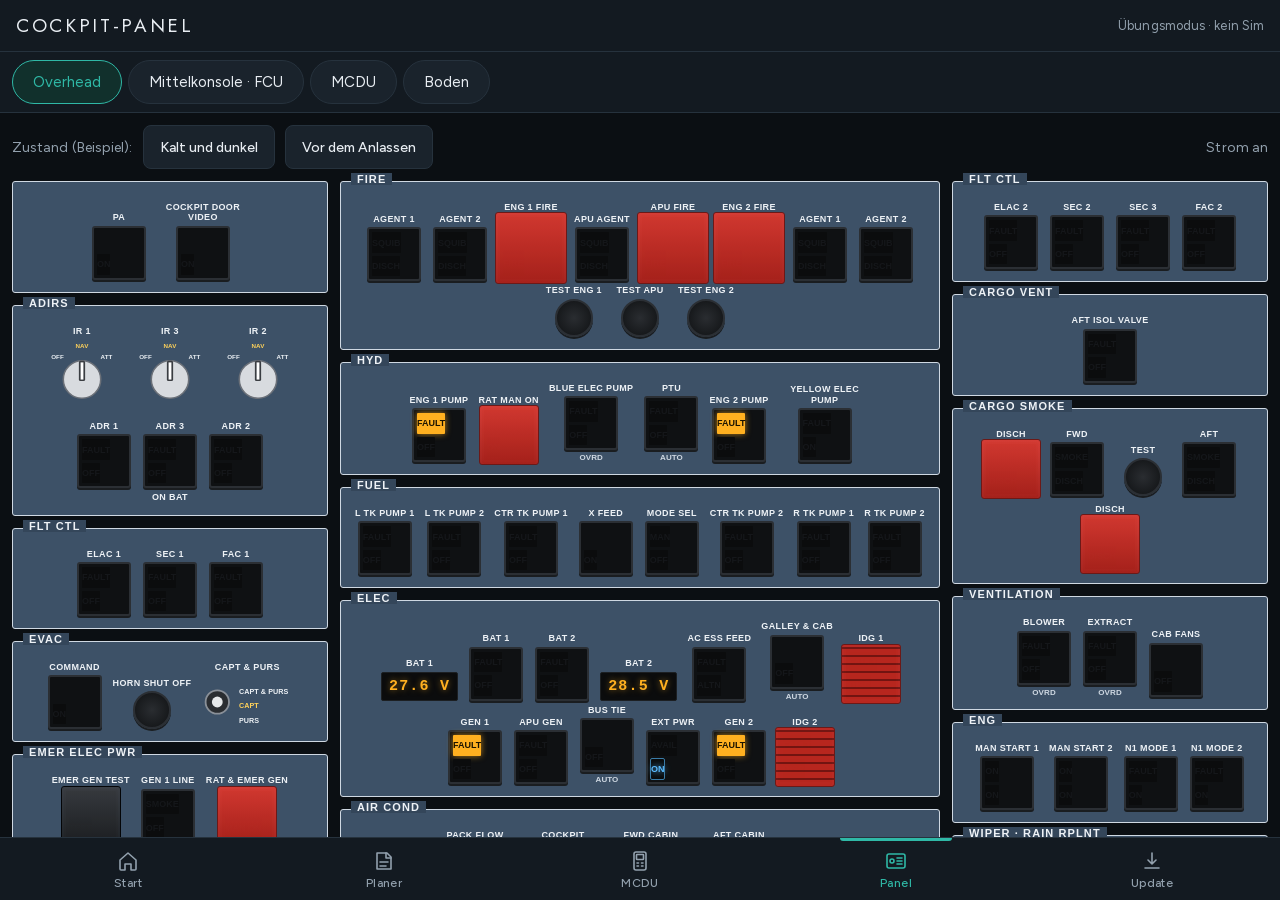
==== assets/web/panel.html @ 26962e48 "A320 Lernapp: Flugplaner, MCDU-Übung und -Anleitung, Cockpit-Panel, Update-Funktion Co-Authored-By: " ====
<!doctype html><html lang="de" data-theme="dark"><head><meta charset="utf-8"><meta name="viewport" content="width=device-width,initial-scale=1,viewport-fit=cover,user-scalable=no"><title>A320 Lernapp</title><link rel="stylesheet" href="css/fonts.css"><link rel="stylesheet" href="css/neu.css"><link rel="stylesheet" href="css/app.css"></head>
<body data-page="panel"><div class="app"><div class="apptop"><h1>Cockpit-Panel</h1><span class="sub2">Übungsmodus · kein Sim</span></div>
<div class="paneltabs" id="tabs"><button class="on" data-t="ovhd">Overhead</button><button data-t="fcu">Mittelkonsole · FCU</button><button data-t="mcdu">MCDU</button><button data-t="gnd">Boden</button></div>
<div class="main"><div id="treal"></div></div></div>
<script src="js/navdata.js"></script><script src="js/mcdu.js"></script><script src="js/tablet-airbus2.js"></script><script src="js/tablet-airbus.js"></script><script src="js/nav.js"></script>
<script>
var root=document.getElementById('treal'),tabs=document.getElementById('tabs');
VpAAirbus.mount(root,'ovhd');
tabs.addEventListener('click',function(e){var b=e.target.closest('button');if(!b)return;[].forEach.call(tabs.children,function(x){x.classList.toggle('on',x===b);});VpAAirbus.mount(root,b.dataset.t);});
</script></body></html>
---- assets/web/css/fonts.css ----
@font-face {
  font-family: 'Figtree';
  font-style: normal;
  font-weight: 300;
  font-display: swap;
  src: url(../fonts/figtree-300-latin-ext.woff2) format('woff2');
  unicode-range: U+0100-02BA, U+02BD-02C5, U+02C7-02CC, U+02CE-02D7, U+02DD-02FF, U+0304, U+0308, U+0329, U+1D00-1DBF, U+1E00-1E9F, U+1EF2-1EFF, U+2020, U+20A0-20AB, U+20AD-20C4, U+2113, U+2C60-2C7F, U+A720-A7FF;
}
@font-face {
  font-family: 'Figtree';
  font-style: normal;
  font-weight: 300;
  font-display: swap;
  src: url(../fonts/figtree-300-latin.woff2) format('woff2');
  unicode-range: U+0000-00FF, U+0131, U+0152-0153, U+02BB-02BC, U+02C6, U+02DA, U+02DC, U+0304, U+0308, U+0329, U+2000-206F, U+20AC, U+2122, U+2191, U+2193, U+2212, U+2215, U+FEFF, U+FFFD;
}
@font-face {
  font-family: 'Figtree';
  font-style: normal;
  font-weight: 400;
  font-display: swap;
  src: url(../fonts/figtree-400-latin-ext.woff2) format('woff2');
  unicode-range: U+0100-02BA, U+02BD-02C5, U+02C7-02CC, U+02CE-02D7, U+02DD-02FF, U+0304, U+0308, U+0329, U+1D00-1DBF, U+1E00-1E9F, U+1EF2-1EFF, U+2020, U+20A0-20AB, U+20AD-20C4, U+2113, U+2C60-2C7F, U+A720-A7FF;
}
@font-face {
  font-family: 'Figtree';
  font-style: normal;
  font-weight: 400;
  font-display: swap;
  src: url(../fonts/figtree-400-latin.woff2) format('woff2');
  unicode-range: U+0000-00FF, U+0131, U+0152-0153, U+02BB-02BC, U+02C6, U+02DA, U+02DC, U+0304, U+0308, U+0329, U+2000-206F, U+20AC, U+2122, U+2191, U+2193, U+2212, U+2215, U+FEFF, U+FFFD;
}
@font-face {
  font-family: 'Figtree';
  font-style: normal;
  font-weight: 500;
  font-display: swap;
  src: url(../fonts/figtree-500-latin-ext.woff2) format('woff2');
  unicode-range: U+0100-02BA, U+02BD-02C5, U+02C7-02CC, U+02CE-02D7, U+02DD-02FF, U+0304, U+0308, U+0329, U+1D00-1DBF, U+1E00-1E9F, U+1EF2-1EFF, U+2020, U+20A0-20AB, U+20AD-20C4, U+2113, U+2C60-2C7F, U+A720-A7FF;
}
@font-face {
  font-family: 'Figtree';
  font-style: normal;
  font-weight: 500;
  font-display: swap;
  src: url(../fonts/figtree-500-latin.woff2) format('woff2');
  unicode-range: U+0000-00FF, U+0131, U+0152-0153, U+02BB-02BC, U+02C6, U+02DA, U+02DC, U+0304, U+0308, U+0329, U+2000-206F, U+20AC, U+2122, U+2191, U+2193, U+2212, U+2215, U+FEFF, U+FFFD;
}
@font-face {
  font-family: 'Jost';
  font-style: normal;
  font-weight: 300;
  font-display: swap;
  src: url(../fonts/jost-300-latin-ext.woff2) format('woff2');
  unicode-range: U+0100-02BA, U+02BD-02C5, U+02C7-02CC, U+02CE-02D7, U+02DD-02FF, U+0304, U+0308, U+0329, U+1D00-1DBF, U+1E00-1E9F, U+1EF2-1EFF, U+2020, U+20A0-20AB, U+20AD-20C4, U+2113, U+2C60-2C7F, U+A720-A7FF;
}
@font-face {
  font-family: 'Jost';
  font-style: normal;
  font-weight: 300;
  font-display: swap;
  src: url(../fonts/jost-300-latin.woff2) format('woff2');
  unicode-range: U+0000-00FF, U+0131, U+0152-0153, U+02BB-02BC, U+02C6, U+02DA, U+02DC, U+0304, U+0308, U+0329, U+2000-206F, U+20AC, U+2122, U+2191, U+2193, U+2212, U+2215, U+FEFF, U+FFFD;
}
@font-face {
  font-family: 'Jost';
  font-style: normal;
  font-weight: 400;
  font-display: swap;
  src: url(../fonts/jost-400-latin-ext.woff2) format('woff2');
  unicode-range: U+0100-02BA, U+02BD-02C5, U+02C7-02CC, U+02CE-02D7, U+02DD-02FF, U+0304, U+0308, U+0329, U+1D00-1DBF, U+1E00-1E9F, U+1EF2-1EFF, U+2020, U+20A0-20AB, U+20AD-20C4, U+2113, U+2C60-2C7F, U+A720-A7FF;
}
@font-face {
  font-family: 'Jost';
  font-style: normal;
  font-weight: 400;
  font-display: swap;
  src: url(../fonts/jost-400-latin.woff2) format('woff2');
  unicode-range: U+0000-00FF, U+0131, U+0152-0153, U+02BB-02BC, U+02C6, U+02DA, U+02DC, U+0304, U+0308, U+0329, U+2000-206F, U+20AC, U+2122, U+2191, U+2193, U+2212, U+2215, U+FEFF, U+FFFD;
}
@font-face {
  font-family: 'Jost';
  font-style: normal;
  font-weight: 500;
  font-display: swap;
  src: url(../fonts/jost-500-latin-ext.woff2) format('woff2');
  unicode-range: U+0100-02BA, U+02BD-02C5, U+02C7-02CC, U+02CE-02D7, U+02DD-02FF, U+0304, U+0308, U+0329, U+1D00-1DBF, U+1E00-1E9F, U+1EF2-1EFF, U+2020, U+20A0-20AB, U+20AD-20C4, U+2113, U+2C60-2C7F, U+A720-A7FF;
}
@font-face {
  font-family: 'Jost';
  font-style: normal;
  font-weight: 500;
  font-display: swap;
  src: url(../fonts/jost-500-latin.woff2) format('woff2');
  unicode-range: U+0000-00FF, U+0131, U+0152-0153, U+02BB-02BC, U+02C6, U+02DA, U+02DC, U+0304, U+0308, U+0329, U+2000-206F, U+20AC, U+2122, U+2191, U+2193, U+2212, U+2215, U+FEFF, U+FFFD;
}
---- assets/web/css/neu.css ----
/* Design-Entwurf "neu" – nur Ideen, nichts davon ist im Original eingebaut. */
:root {
  --bg: #0f141b; --panel: #161d27; --panel2: #1c2532; --line: #273244;
  --text: #e6eaf0; --mute: #9aa6b6; --blue: #4a9af0; --blue-bg: #17283e;
  --green: #3dbe7a; --amber: #e5a63d; --red: #e5605a; --video: #05080c;
  --r: 10px; --side: 232px;
  --font: "Figtree", "Segoe UI", "Noto Sans", system-ui, -apple-system, Roboto, Arial, sans-serif;
  --display: "Jost", "Figtree", "Segoe UI", system-ui, sans-serif;
}
:root[data-theme="light"] {
  --bg: #f3f5f8; --panel: #ffffff; --panel2: #eef1f5; --line: #d6dce5;
  --text: #18202b; --mute: #5b6877; --blue: #1f6fd0; --blue-bg: #e3eefb;
  --green: #1c8f55; --amber: #b9780f; --red: #c9423c; --video: #0b0f15;
}
* { box-sizing: border-box; }
html, body { margin: 0; }
body { background: var(--bg); color: var(--text); font: 400 16px/1.5 var(--font); -webkit-font-smoothing: antialiased; }
a { color: var(--blue); text-decoration: none; }
button { font: inherit; color: inherit; cursor: pointer; }
:focus-visible { outline: 2px solid var(--blue); outline-offset: 2px; }

/* ---------- Gerüst: Seitenleiste + Inhalt ---------- */
.shell { display: grid; grid-template-columns: var(--side) 1fr; min-height: 100vh; }
body.rail { --side: 72px; }
.side { background: var(--panel); border-right: 1px solid var(--line); position: sticky; top: 0; height: 100vh; display: flex; flex-direction: column; padding: 14px 10px; gap: 4px; overflow: hidden; }
.brand { display: flex; align-items: center; gap: 10px; padding: 6px 10px 16px; font-weight: 500; font-size: 17px; white-space: nowrap; }
.brand .logo { width: 30px; height: 30px; border-radius: 8px; background: var(--blue); color: #fff; display: grid; place-items: center; font-size: 15px; flex: none; }
.nav a { display: flex; align-items: center; gap: 12px; padding: 0 12px; height: 46px; border-radius: 8px; color: var(--mute); font-size: 16px; white-space: nowrap; }
.nav a .ic { width: 22px; text-align: center; font-size: 18px; flex: none; }
.nav a:hover { background: var(--panel2); color: var(--text); }
.nav a.on { background: var(--blue-bg); color: var(--blue); font-weight: 500; }
.nav a .badge { margin-left: auto; background: var(--blue); color: #fff; border-radius: 99px; font-size: 12px; font-weight: 500; padding: 1px 8px; }
body.rail .nav a .tx, body.rail .nav a .badge, body.rail .brand .tx, body.rail .side-foot .tx { display: none; }
body.rail .nav a { justify-content: center; padding: 0; }
.side-foot { margin-top: auto; display: flex; flex-direction: column; gap: 4px; }
.side-foot button { background: none; border: 0; text-align: left; display: flex; gap: 12px; align-items: center; padding: 0 12px; height: 40px; border-radius: 8px; color: var(--mute); font-size: 14px; }
.side-foot button:hover { background: var(--panel2); color: var(--text); }
.side-foot .ic { width: 22px; text-align: center; }

.main { min-width: 0; }
.top { height: 60px; display: flex; align-items: center; gap: 16px; padding: 0 28px; border-bottom: 1px solid var(--line); background: var(--bg); position: sticky; top: 0; z-index: 5; }
.search { flex: 1; max-width: 460px; display: flex; align-items: center; gap: 10px; background: var(--panel); border: 1px solid var(--line); border-radius: 99px; padding: 0 16px; height: 40px; color: var(--mute); font-size: 15px; }
.search kbd { margin-left: auto; font: 12px var(--font); border: 1px solid var(--line); border-radius: 5px; padding: 1px 6px; }
.status { margin-left: auto; display: flex; gap: 10px; align-items: center; font-size: 14px; color: var(--mute); }
.dot { width: 9px; height: 9px; border-radius: 50%; background: var(--green); display: inline-block; margin-right: 6px; }
.avatar { width: 34px; height: 34px; border-radius: 50%; background: var(--panel2); border: 1px solid var(--line); display: grid; place-items: center; font-size: 14px; font-weight: 500; }

.page { padding: 28px; max-width: 1400px; margin: 0 auto; }
h1 { font-size: 28px; line-height: 1.2; margin: 0 0 6px; font-weight: 500; }
h2 { font-size: 20px; margin: 30px 0 12px; font-weight: 500; }
h3 { font-size: 16px; margin: 0 0 4px; font-weight: 500; }
.sub { color: var(--mute); margin: 0 0 22px; }
.crumb { font-size: 14px; color: var(--mute); margin-bottom: 10px; }
.crumb a { color: var(--mute); } .crumb a:hover { color: var(--blue); }
.small { font-size: 14px; color: var(--mute); }

/* ---------- Bausteine ---------- */
.card { background: var(--panel); border: 1px solid var(--line); border-radius: var(--r); padding: 18px 20px; }
.grid { display: grid; gap: 16px; }
.g2 { grid-template-columns: repeat(2, 1fr); } .g3 { grid-template-columns: repeat(3, 1fr); } .g4 { grid-template-columns: repeat(4, 1fr); }
.btn { display: inline-flex; align-items: center; justify-content: center; gap: 8px; min-height: 44px; padding: 0 20px; border-radius: 8px; border: 1px solid var(--line); background: var(--panel2); font-weight: 500; font-size: 15px; }
.btn:hover { border-color: var(--blue); }
.btn.pri { background: var(--blue); border-color: var(--blue); color: #fff; }
.btn.pri:hover { filter: brightness(1.1); }
.btn.big { min-height: 52px; padding: 0 28px; font-size: 16px; }
.bar { height: 6px; background: var(--panel2); border-radius: 9px; overflow: hidden; }
.bar > i { display: block; height: 100%; background: var(--blue); border-radius: 9px; }
.bar.g > i { background: var(--green); }
.chip { display: inline-flex; align-items: center; gap: 5px; font-size: 13px; font-weight: 500; padding: 2px 10px; border-radius: 99px; border: 1px solid var(--line); color: var(--mute); white-space: nowrap; }
.chip.neu { color: var(--mute); } .chip.geuebt { color: var(--amber); border-color: var(--amber); }
.chip.sicher { color: var(--blue); border-color: var(--blue); } .chip.gemeistert { color: var(--green); border-color: var(--green); }
.tabs { display: flex; gap: 4px; border-bottom: 1px solid var(--line); margin: 18px 0 18px; }
.tabs button { background: none; border: 0; padding: 12px 18px; color: var(--mute); font-weight: 500; border-bottom: 3px solid transparent; margin-bottom: -1px; }
.tabs button.on { color: var(--blue); border-color: var(--blue); }
.prose { max-width: 70ch; font-size: 17px; line-height: 1.65; }
.prose p { margin: 0 0 14px; }
.note { border-left: 4px solid var(--blue); background: var(--blue-bg); padding: 12px 16px; border-radius: 0 8px 8px 0; font-size: 15px; margin: 16px 0; }

/* ---------- Weiter-Karte ---------- */
.hero { display: grid; grid-template-columns: 1fr auto; gap: 24px; align-items: center; padding: 24px 26px; background: linear-gradient(135deg, var(--blue-bg), var(--panel)); border: 1px solid var(--line); border-radius: 14px; }
.hero h2 { margin: 4px 0 6px; font-size: 24px; }
.eyebrow { font-size: 13px; font-weight: 500; color: var(--blue); }
.thumb { width: 240px; aspect-ratio: 16/9; border-radius: 10px; background: linear-gradient(135deg, #1d3a5c, #0b1522); position: relative; display: grid; place-items: center; border: 1px solid var(--line); }
.thumb::after { content: "▶"; width: 44px; height: 44px; border-radius: 50%; background: rgba(255,255,255,.18); display: grid; place-items: center; color: #fff; font-size: 16px; padding-left: 3px; }

/* ---------- Kursliste / Gliederung ---------- */
.course { display: flex; flex-direction: column; gap: 14px; cursor: pointer; transition: border-color .15s, transform .15s; }
.course:hover { border-color: var(--blue); transform: translateY(-2px); }
.course .top2 { display: flex; justify-content: space-between; align-items: start; gap: 10px; }
.course .ico { width: 44px; height: 44px; border-radius: 10px; background: var(--blue-bg); display: grid; place-items: center; font-size: 22px; }
.row { display: flex; align-items: center; gap: 14px; padding: 14px 16px; border-bottom: 1px solid var(--line); }
.row:last-child { border-bottom: 0; }
.row:hover { background: var(--panel2); }
.row .t { flex: 1; min-width: 0; }
.row .pct { width: 150px; display: flex; align-items: center; gap: 10px; font-size: 14px; color: var(--mute); }
.row .pct .bar { flex: 1; }
.list { background: var(--panel); border: 1px solid var(--line); border-radius: var(--r); overflow: hidden; }

.outline { background: var(--panel); border: 1px solid var(--line); border-radius: var(--r); overflow: hidden; }
.outline h3 { padding: 14px 16px; border-bottom: 1px solid var(--line); display: flex; justify-content: space-between; }
.ol { display: flex; gap: 12px; padding: 11px 16px; font-size: 15px; align-items: center; border-bottom: 1px solid var(--line); }
.ol:last-child { border-bottom: 0; }
.ol .st { width: 22px; height: 22px; border-radius: 50%; border: 2px solid var(--line); flex: none; display: grid; place-items: center; font-size: 12px; font-weight: 500; color: #fff; }
.ol.done .st { background: var(--green); border-color: var(--green); }
.ol.now { background: var(--blue-bg); font-weight: 500; } .ol.now .st { border-color: var(--blue); }
.ol .min { margin-left: auto; color: var(--mute); font-size: 13px; font-weight: 400; }
.ol.sub { padding-left: 50px; font-size: 14px; color: var(--mute); }

/* ---------- Video (nur angedeutet) ---------- */
.player { background: var(--video); border-radius: 12px; overflow: hidden; position: relative; aspect-ratio: 16/9; border: 1px solid var(--line); }
.player .scene { position: absolute; inset: 0; background: radial-gradient(circle at 30% 40%, #1d3f66, #0a1320 70%); display: grid; place-items: center; }
.player svg { width: 62%; max-height: 70%; opacity: .9; }
.player .playbtn { position: absolute; inset: 0; margin: auto; width: 76px; height: 76px; border-radius: 50%; background: rgba(255,255,255,.2); display: grid; place-items: center; color: #fff; font-size: 28px; padding-left: 5px; border: 0; backdrop-filter: blur(4px); }
.player .ctl { position: absolute; left: 0; right: 0; bottom: 0; padding: 30px 18px 12px; background: linear-gradient(transparent, rgba(0,0,0,.75)); color: #fff; font-size: 14px; }
.player .tl { height: 5px; background: rgba(255,255,255,.28); border-radius: 9px; position: relative; margin-bottom: 10px; }
.player .tl i { position: absolute; left: 0; top: 0; bottom: 0; width: 31%; background: var(--blue); border-radius: 9px; }
.player .tl b { position: absolute; top: -3px; width: 3px; height: 11px; background: #fff; opacity: .9; border-radius: 2px; }
.player .btns { display: flex; gap: 18px; align-items: center; }
.player .btns .sp { margin-left: auto; display: flex; gap: 14px; }
.player.theater { border-radius: 0; border-left: 0; border-right: 0; max-height: 64vh; width: 100%; }
.chapters { display: flex; gap: 8px; flex-wrap: wrap; margin-top: 12px; }
.chapters button { background: var(--panel); border: 1px solid var(--line); border-radius: 8px; padding: 6px 12px; font-size: 14px; }
.chapters button.on { border-color: var(--blue); color: var(--blue); }
.chapters small { color: var(--mute); margin-right: 6px; }

.lesson { display: grid; grid-template-columns: minmax(0, 1fr) 340px; gap: 24px; align-items: start; }
.lesson aside { position: sticky; top: 76px; display: flex; flex-direction: column; gap: 16px; }
.bottombar { position: sticky; bottom: 0; background: var(--bg); border-top: 1px solid var(--line); padding: 12px 28px; display: flex; gap: 12px; align-items: center; z-index: 4; }
.bottombar .sp { margin-left: auto; display: flex; gap: 12px; }

/* ---------- Quiz ---------- */
.q { background: var(--panel); border: 1px solid var(--line); border-radius: var(--r); padding: 20px 22px; }
.q .opt { display: flex; align-items: center; gap: 14px; width: 100%; text-align: left; min-height: 54px; padding: 0 18px; margin-top: 10px; border-radius: 10px; border: 1px solid var(--line); background: var(--panel2); font-size: 16px; }
.q .opt:hover { border-color: var(--blue); }
.q .opt .k { width: 28px; height: 28px; border-radius: 50%; border: 2px solid var(--line); display: grid; place-items: center; font-size: 13px; font-weight: 500; flex: none; }
.q .opt.right { border-color: var(--green); background: color-mix(in srgb, var(--green) 14%, var(--panel)); }
.q .opt.right .k { background: var(--green); border-color: var(--green); color: #fff; }
.q .why { margin-top: 14px; font-size: 15px; color: var(--mute); }
.stat { text-align: center; } .stat b { display: block; font-size: 32px; line-height: 1.1; color: var(--blue); }
.ampel { display: flex; gap: 4px; } .ampel i { width: 12px; height: 12px; border-radius: 3px; background: var(--line); }
.ampel i.r { background: var(--red); } .ampel i.y { background: var(--amber); } .ampel i.g { background: var(--green); }

/* ---------- Checkliste ---------- */
.steps { display: flex; gap: 8px; overflow-x: auto; padding-bottom: 6px; }
.steps button { flex: none; background: var(--panel); border: 1px solid var(--line); border-radius: 10px; padding: 10px 16px; min-width: 150px; text-align: left; }
.steps button b { display: block; font-size: 13px; color: var(--mute); font-weight: 500; }
.steps button.on { border-color: var(--blue); background: var(--blue-bg); }
.steps button.done b { color: var(--green); }
.chk { display: flex; gap: 16px; padding: 16px 18px; border-bottom: 1px solid var(--line); align-items: flex-start; min-height: 64px; }
.chk:last-child { border-bottom: 0; }
.chk .box { width: 30px; height: 30px; border: 2px solid var(--line); border-radius: 8px; flex: none; margin-top: 2px; display: grid; place-items: center; color: #fff; font-weight: 500; }
.chk.done .box { background: var(--green); border-color: var(--green); }
.chk.done .tt { color: var(--mute); }
.chk .tt { font-weight: 500; font-size: 17px; }
.chk .ans { margin-left: auto; font-weight: 500; color: var(--blue); white-space: nowrap; }
.chk .help { width: 40px; height: 40px; border-radius: 50%; border: 1px solid var(--line); background: var(--panel2); flex: none; }
.chk.now { background: var(--blue-bg); }

/* ---------- Tablet-Panel ---------- */
.frame { width: 1180px; max-width: 100%; height: 760px; margin: 0 auto; background: #05070a; border: 10px solid #2a3340; border-radius: 28px; display: flex; flex-direction: column; overflow: hidden; }
.frame .tabbar { display: flex; gap: 6px; padding: 10px 14px; background: var(--panel); border-bottom: 1px solid var(--line); align-items: center; }
.frame .tabbar button { height: 52px; padding: 0 26px; border-radius: 12px; border: 1px solid var(--line); background: var(--panel2); font-weight: 500; font-size: 17px; }
.frame .tabbar button.on { background: var(--blue); border-color: var(--blue); color: #fff; }
.frame .body { padding: 16px; display: grid; grid-template-columns: repeat(4, 1fr); gap: 12px; align-content: start; overflow: hidden; flex: 1; background: var(--bg); }
.grp { grid-column: span 2; background: var(--panel); border: 1px solid var(--line); border-radius: 14px; padding: 12px; }
.grp h3 { font-size: 13px; color: var(--mute); text-transform: uppercase; letter-spacing: .08em; margin: 0 0 10px 4px; }
.sw-row { display: grid; grid-template-columns: repeat(3, 1fr); gap: 10px; }
.sw { height: 92px; border-radius: 12px; border: 1px solid var(--line); background: var(--panel2); display: flex; flex-direction: column; justify-content: space-between; padding: 10px 12px; text-align: left; font-weight: 500; font-size: 15px; }
.sw small { color: var(--mute); font-weight: 500; font-size: 13px; }
.sw.on { border-color: var(--green); } .sw.on small { color: var(--green); }
.sw.fault { border-color: var(--amber); } .sw.fault small { color: var(--amber); }
.sw .led { width: 12px; height: 12px; border-radius: 50%; background: var(--line); align-self: flex-end; }
.sw.on .led { background: var(--green); box-shadow: 0 0 8px var(--green); }
.sw.fault .led { background: var(--amber); box-shadow: 0 0 8px var(--amber); }

/* ---------- Index der Entwürfe ---------- */
.idx a.card { display: block; color: inherit; } .idx a.card:hover { border-color: var(--blue); }
.idx .tag { font-size: 13px; color: var(--blue); font-weight: 500; }
.compare { width: 100%; border-collapse: collapse; font-size: 15px; }
.compare th, .compare td { text-align: left; padding: 10px 14px; border-bottom: 1px solid var(--line); vertical-align: top; }
.compare th { color: var(--mute); font-weight: 500; font-size: 13px; }
.old { color: var(--red); } .newc { color: var(--green); }


/* ---------- Dashboard ---------- */
.dash { display: grid; grid-template-columns: repeat(12, 1fr); gap: 16px; }
.c3 { grid-column: span 3; } .c4 { grid-column: span 4; } .c5 { grid-column: span 5; } .c6 { grid-column: span 6; } .c7 { grid-column: span 7; } .c8 { grid-column: span 8; } .c12 { grid-column: span 12; }
.sec { grid-column: span 12; display: flex; align-items: baseline; gap: 12px; margin-top: 12px; }
.sec h2 { margin: 0; font-size: 18px; } .sec span { color: var(--mute); font-size: 14px; }
.sec a { margin-left: auto; font-size: 14px; font-weight: 500; }
.kpi { display: flex; gap: 16px; align-items: center; }
.kpi .big { font-size: 34px; font-weight: 500; line-height: 1; }
.kpi .lbl { color: var(--mute); font-size: 14px; margin-top: 4px; }
.kpi .delta { font-size: 13px; color: var(--green); font-weight: 500; margin-top: 4px; }
.ring { position: relative; width: 96px; height: 96px; flex: none; }
.ring svg { transform: rotate(-90deg); width: 100%; height: 100%; }
.ring circle { fill: none; stroke-width: 9; }
.ring .bg { stroke: var(--panel2); } .ring .fg { stroke: var(--blue); stroke-linecap: round; }
.ring.green .fg { stroke: var(--green); }
.ring b { position: absolute; inset: 0; display: grid; place-items: center; font-size: 20px; }
.card h3.ct { display: flex; justify-content: space-between; align-items: baseline; margin-bottom: 14px; font-size: 16px; }
.card h3.ct a { font-size: 14px; font-weight: 500; }
.mini { display: grid; grid-template-columns: 1fr 88px 44px; gap: 12px; align-items: center; font-size: 15px; padding: 7px 0; }
.mini .bar { height: 7px; } .mini .p { text-align: right; color: var(--mute); font-size: 14px; }
.mini.hot { font-weight: 500; }
.phases { display: grid; grid-template-columns: repeat(9, 1fr); gap: 6px; margin: 4px 0 12px; }
.phases i { height: 38px; border-radius: 6px; background: var(--panel2); display: grid; place-items: center; font-style: normal; font-size: 13px; font-weight: 500; color: var(--mute); }
.phases i.d { background: var(--green); color: #fff; } .phases i.n { background: var(--blue); color: #fff; }
.stack { display: flex; height: 22px; border-radius: 6px; overflow: hidden; gap: 2px; margin: 8px 0 12px; }
.stack i { display: block; } .stack .r { background: var(--red); } .stack .y { background: var(--amber); } .stack .g { background: var(--green); } .stack .u { background: var(--panel2); }
.legend { display: flex; flex-wrap: wrap; gap: 6px 16px; font-size: 14px; color: var(--mute); }
.legend b { color: var(--text); margin-right: 4px; }
.legend i { display: inline-block; width: 10px; height: 10px; border-radius: 3px; margin-right: 6px; }
.week { display: flex; gap: 10px; align-items: flex-end; height: 120px; padding-top: 6px; }
.week div { flex: 1; display: flex; flex-direction: column; align-items: center; justify-content: flex-end; gap: 6px; height: 100%; font-size: 13px; color: var(--mute); }
.week div i { display: block; width: 100%; max-width: 34px; background: var(--blue); border-radius: 5px 5px 0 0; min-height: 3px; }
.week div.today i { background: var(--blue); outline: 2px solid var(--blue-bg); } .week div:not(.today) i { opacity: .55; }
.todo { display: flex; gap: 12px; align-items: center; padding: 11px 0; border-bottom: 1px solid var(--line); }
.todo:last-child { border-bottom: 0; }
.todo .ic { width: 38px; height: 38px; border-radius: 9px; background: var(--blue-bg); display: grid; place-items: center; flex: none; }
.todo .t { flex: 1; min-width: 0; } .todo .t b { display: block; font-size: 15px; } .todo .t span { font-size: 13px; color: var(--mute); }
.hero2 { background: linear-gradient(135deg, var(--blue-bg), var(--panel)); display: grid; grid-template-columns: 1fr 230px; gap: 22px; align-items: center; }
.hero2 h2 { margin: 4px 0 6px; font-size: 24px; }
.spark { display: block; width: 100%; height: 56px; margin-top: 8px; }

/* ---------- Layout-Klassen (von neu.js gesetzt, abhängig von der wirksamen Breite) ---------- */
body.mid .c3, body.mid .c4 { grid-column: span 6; }
body.mid .c5, body.mid .c6, body.mid .c7, body.mid .c8 { grid-column: span 12; }
body.mid .lesson { grid-template-columns: 1fr; } body.mid .lesson aside { position: static; }
body.narrow .shell { grid-template-columns: 1fr; padding-bottom: 66px; }
body.narrow .side { position: fixed; top: auto; bottom: 0; left: 0; right: 0; height: 66px; flex-direction: row; padding: 6px; z-index: 20; border-right: 0; border-top: 1px solid var(--line); }
body.narrow .brand, body.narrow .side-foot { display: none; }
body.narrow .nav { display: flex; width: 100%; }
body.narrow .nav a { flex: 1; flex-direction: column; justify-content: center; gap: 0; height: 52px; font-size: 12px; padding: 0 2px; }
body.narrow .nav a .badge { display: none; }
body.narrow .nav a .tx { display: inline !important; }
body.narrow .g2, body.narrow .g3, body.narrow .g4 { grid-template-columns: 1fr; }
body.narrow .c3, body.narrow .c4, body.narrow .c5, body.narrow .c6, body.narrow .c7, body.narrow .c8 { grid-column: span 12; }
body.narrow .hero, body.narrow .hero2 { grid-template-columns: 1fr; } body.narrow .thumb { width: 100% !important; }
body.narrow .top { padding: 0 16px; } body.narrow .page { padding: 18px 16px; }
.side { height: var(--vh, 100vh); }
.viewswitch { position: fixed; right: max(12px, env(safe-area-inset-right, 0px)); bottom: calc(12px + env(safe-area-inset-bottom, 0px)); z-index: 40; min-height: 44px; padding: 0 16px; border-radius: 99px; border: 1px solid var(--line); background: var(--panel); color: var(--text); font-weight: 500; font-size: 14px; box-shadow: 0 4px 16px rgba(0,0,0,.35); }
body.narrow .viewswitch { bottom: calc(78px + env(safe-area-inset-bottom, 0px)); }

/* ---------- Lizenz-Auswahl ---------- */
.sel { appearance: none; -webkit-appearance: none; background: var(--panel2) url("data:image/svg+xml,%3Csvg xmlns='http://www.w3.org/2000/svg' width='12' height='8'%3E%3Cpath d='M1 1l5 5 5-5' fill='none' stroke='%239aa6b6' stroke-width='2'/%3E%3C/svg%3E") no-repeat right 12px center; border: 1px solid var(--line); color: var(--text); border-radius: 8px; height: 36px; padding: 0 34px 0 12px; font: 500 14px var(--font); cursor: pointer; max-width: 100%; }
.sel:hover { border-color: var(--blue); }
.ct-l { display: flex; align-items: baseline; gap: 8px; flex-wrap: wrap; min-width: 0; }
.ct-l .lic { font-weight: 500; color: var(--blue); font-size: 14px; }
.lics { display: grid; grid-template-columns: repeat(4, 1fr); gap: 14px; margin-bottom: 18px; }
.lic-card { text-align: left; background: var(--panel); border: 1px solid var(--line); border-radius: var(--r); padding: 16px 18px; display: flex; flex-direction: column; gap: 10px; }
.lic-card:hover { border-color: var(--blue); }
.lic-card.on { border-color: var(--blue); background: var(--blue-bg); }
.lic-card .nm { font-weight: 500; font-size: 16px; } .lic-card .meta { color: var(--mute); font-size: 14px; }
.licpanel { background: var(--panel); border: 1px solid var(--line); border-radius: 14px; padding: 22px 24px; }
.licpanel .head { display: flex; gap: 20px; align-items: center; flex-wrap: wrap; }
.licpanel .head .t { flex: 1; min-width: 240px; }
.facts { display: grid; grid-template-columns: 150px 1fr; gap: 6px 16px; font-size: 15px; margin: 4px 0 0; }
.facts dt { color: var(--mute); } .facts dd { margin: 0; }
.pane[hidden] { display: none; }
body.narrow .lics, body.mid .lics { grid-template-columns: repeat(2, 1fr); }

/* ---------- Verdichtung (schmaler, weniger klobig) ---------- */
:root { --side: 208px; }
body.rail { --side: 64px; }
h1 { font-size: 26px; }
.top { height: 54px; }
.nav a { height: 40px; font-size: 15px; }
.page { padding: 22px 24px; }
.card { padding: 16px 18px; }
.btn { min-height: 40px; padding: 0 16px; font-size: 14px; }
.btn.big { min-height: 46px; padding: 0 22px; font-size: 15px; }
.sub { margin-bottom: 18px; }
.row { padding: 11px 16px; }
.tabs button { padding: 10px 16px; font-size: 15px; }

/* ---------- Fliegen: kompakte Checkliste ---------- */
.fl { display: grid; grid-template-columns: 236px minmax(0, 1fr); gap: 16px; align-items: start; }
.phl { background: var(--panel); border: 1px solid var(--line); border-radius: var(--r); padding: 6px; position: sticky; top: 70px; }
.phl button { display: flex; align-items: center; gap: 10px; width: 100%; text-align: left; background: none; border: 0; border-radius: 7px; padding: 8px 10px; min-height: 38px; }
.phl button:hover { background: var(--panel2); }
.phl button.on { background: var(--blue-bg); }
.phl .no { width: 22px; height: 22px; border-radius: 50%; border: 2px solid var(--line); display: grid; place-items: center; font-size: 12px; font-weight: 500; flex: none; color: var(--mute); }
.phl button.done .no { background: var(--green); border-color: var(--green); color: #fff; }
.phl button.on .no { border-color: var(--blue); color: var(--blue); }
.phl .nm { flex: 1; min-width: 0; font-size: 14px; line-height: 1.25; }
.phl .nm small { display: block; color: var(--mute); font-size: 12px; }
.fhead { display: flex; gap: 12px; align-items: center; flex-wrap: wrap; margin-bottom: 10px; }
.fhead h2 { margin: 0; font-size: 19px; flex: 1; min-width: 200px; }
.seg { display: inline-flex; border: 1px solid var(--line); border-radius: 8px; overflow: hidden; }
.seg button { background: var(--panel); border: 0; padding: 0 14px; height: 34px; font-size: 14px; font-weight: 500; color: var(--mute); }
.seg button.on { background: var(--blue); color: #fff; }
.ftool { display: flex; gap: 12px; align-items: center; margin-bottom: 10px; flex-wrap: wrap; }
.ftool .bar { flex: 1; min-width: 120px; max-width: 280px; }
.grl { font-size: 12px; font-weight: 500; letter-spacing: .06em; text-transform: uppercase; color: var(--mute); padding: 12px 4px 6px; }
.ck { background: var(--panel); border: 1px solid var(--line); border-radius: var(--r); overflow: hidden; }
.it { border-bottom: 1px solid var(--line); }
.it:last-child { border-bottom: 0; }
.it .ln { display: flex; align-items: center; gap: 10px; padding: 7px 12px; min-height: 46px; }
.it .bx { width: 22px; height: 22px; border: 2px solid var(--line); border-radius: 6px; flex: none; display: grid; place-items: center; color: #fff; font-size: 13px; font-weight: 500; background: none; padding: 0; }
.it.done .bx { background: var(--green); border-color: var(--green); }
.it .tx { flex: 1; min-width: 0; }
.it .tx b { font-size: 15px; font-weight: 500; }
.it .tx span { display: block; font-size: 13px; color: var(--mute); white-space: nowrap; overflow: hidden; text-overflow: ellipsis; }
.it.done .tx b { color: var(--mute); }
.it .ac { font-size: 13px; font-weight: 500; color: var(--blue); background: var(--blue-bg); border-radius: 6px; padding: 2px 9px; white-space: nowrap; }
.ib { width: 32px; height: 32px; border-radius: 50%; border: 1px solid var(--line); background: var(--panel2); display: grid; place-items: center; font-size: 12px; font-weight: 500; padding: 0; flex: none; color: var(--text); }
.ib:hover { border-color: var(--blue); color: var(--blue); }
.ib.play { padding-left: 2px; }
.it.open { background: var(--panel2); }
.it .ex { display: none; padding: 4px 14px 14px 44px; gap: 16px; }
.it.open .ex { display: grid; grid-template-columns: minmax(0, 1fr) 190px; }
.ex p { margin: 0 0 10px; font-size: 15px; max-width: 62ch; }
.ply { display: flex; align-items: center; gap: 10px; font-size: 13px; color: var(--mute); }
.ply .bar { flex: 1; max-width: 260px; height: 5px; }
.ply .ib { width: 30px; height: 30px; }
.pic { aspect-ratio: 4/3; border-radius: 8px; border: 1px solid var(--line); background: linear-gradient(135deg, #1b2c44, #0c1522); position: relative; display: grid; place-items: center; font-size: 12px; color: var(--mute); }
.pic i { position: absolute; width: 34px; height: 34px; border: 2px solid var(--red); border-radius: 50%; left: 56%; top: 38%; }
.pic i::after { content: ""; position: absolute; width: 26px; height: 2px; background: var(--red); right: 34px; top: 14px; transform: rotate(-24deg); transform-origin: right; }
.fnote { font-size: 14px; color: var(--mute); background: var(--panel); border: 1px solid var(--line); border-radius: var(--r); padding: 8px 12px; margin-bottom: 4px; }
body.narrow .fl, body.mid .fl { grid-template-columns: 1fr; } body.mid .phl, body.narrow .phl { position: static; }
body.narrow .it.open .ex, body.mid .it.open .ex { grid-template-columns: 1fr; }

/* Phasen wieder waagerecht über der Checkliste */
.fl { grid-template-columns: minmax(0, 1fr); } .fl > * { min-width: 0; }
.phl { display: flex; gap: 8px; overflow-x: auto; position: static; padding: 0 0 6px; background: none; border: 0; border-radius: 0; }
.phl button { flex: none; width: auto; min-width: 150px; max-width: 190px; border: 1px solid var(--line); background: var(--panel); border-radius: 10px; padding: 7px 12px; }
.phl button.on { border-color: var(--blue); background: var(--blue-bg); }
.phl button.done { border-color: color-mix(in srgb, var(--green) 45%, var(--line)); }
.phl .nm { white-space: nowrap; overflow: hidden; text-overflow: ellipsis; }
.pic span { position: absolute; left: 10px; bottom: 8px; right: 10px; font-size: 12px; color: var(--text); background: rgba(0,0,0,.45); border-radius: 5px; padding: 2px 8px; }
.it.open .ex { grid-template-columns: minmax(0, 1fr) 230px; }

/* Cockpit: Flugzeugwahl, Sim-Zustand, SIM-Marke */
.acbar { display: flex; gap: 8px; align-items: center; flex-wrap: wrap; margin: 0 0 12px; }
.acchip { background: var(--panel); border: 1px solid var(--line); border-radius: 10px; padding: 5px 14px; text-align: left; min-height: 42px; }
.acchip b { display: block; font-size: 14px; font-weight: 500; line-height: 1.2; } .acchip small { color: var(--mute); font-size: 12px; }
.acchip.on { border-color: var(--blue); background: var(--blue-bg); } .acchip.soon { opacity: .7; }
.simchip { margin-left: auto; display: inline-flex; align-items: center; gap: 8px; min-height: 36px; padding: 0 14px; border-radius: 99px; border: 1px solid var(--line); background: var(--panel); font-size: 14px; font-weight: 500; }
.simchip.on { border-color: var(--green); }
.dot.off { background: var(--mute); }
.simtag { font-size: 11px; font-weight: 500; letter-spacing: .06em; color: var(--green); border: 1px solid var(--green); border-radius: 5px; padding: 0 6px; line-height: 18px; white-space: nowrap; }
.fnote .simtag { margin-right: 4px; }

/* Cockpit: Karte */
:root { --mapbg: #101a27; --mapland: #16263a; --mapwater: #2b5d8f; --mapgrid: #1c2b3f; }
:root[data-theme="light"] { --mapbg: #dfe8f1; --mapland: #eef2ea; --mapwater: #8db6dc; --mapgrid: #cfd9e4; }
.mapbar { display: flex; gap: 8px; align-items: center; flex-wrap: wrap; margin-bottom: 10px; }
.chip2 { height: 34px; padding: 0 14px; border-radius: 99px; border: 1px solid var(--line); background: var(--panel); font-size: 14px; font-weight: 500; color: var(--mute); }
.chip2.on { border-color: var(--blue); color: var(--blue); background: var(--blue-bg); }
.tgl { width: 40px; height: 22px; border-radius: 99px; background: var(--panel2); border: 1px solid var(--line); position: relative; display: inline-block; cursor: pointer; }
.tgl::after { content: ""; position: absolute; top: 2px; left: 2px; width: 16px; height: 16px; border-radius: 50%; background: var(--mute); transition: left .15s; }
.tgl.on { background: var(--blue); border-color: var(--blue); } .tgl.on::after { left: 20px; background: #fff; }
.mapwrap { display: grid; grid-template-columns: minmax(0, 1fr) 220px; gap: 14px; align-items: start; }
.map { width: 100%; height: auto; border-radius: var(--r); border: 1px solid var(--line); display: block; }
.mapinfo { background: var(--panel); border: 1px solid var(--line); border-radius: var(--r); padding: 6px 14px; }
.mi { padding: 10px 0; border-bottom: 1px solid var(--line); display: flex; flex-direction: column; gap: 2px; } .mi:last-child { border-bottom: 0; }
.mi span { font-size: 13px; color: var(--mute); } .mi b { font-size: 18px; }
body.narrow .mapwrap, body.mid .mapwrap { grid-template-columns: 1fr; }

.acbar { justify-content: space-between; }
#acsel { display: flex; align-items: center; gap: 10px; } #acsel[hidden] { display: none; }
.aclab { font-size: 14px; color: var(--mute); }
.sel.acsel { height: 40px; min-width: 260px; font-size: 15px; }
#simwrap { margin-left: auto; }

/* ---------- Themen-Dekor: Silhouetten, Symbole ---------- */
.page { position: relative; }
.art { position: absolute; top: -10px; right: -30px; width: min(44vw, 440px); aspect-ratio: 1; color: var(--blue); opacity: .10; pointer-events: none; z-index: 0; transform: rotate(-24deg); mask-image: linear-gradient(to bottom, #000 40%, transparent 85%); -webkit-mask-image: linear-gradient(to bottom, #000 40%, transparent 85%); }
.art svg { width: 100%; height: 100%; display: block; }
:root[data-theme="light"] .art { opacity: .14; }
.page > *:not(.art) { position: relative; z-index: 1; }
.nav a .ic svg { display: block; } .nav a .ic { display: grid; place-items: center; }
.brand .logo svg { display: block; }
.msfs { display: inline-flex; gap: 2px; border: 1px solid var(--line); border-radius: 99px; padding: 2px; }
.msfs b { font-size: 12px; font-weight: 500; padding: 2px 10px; border-radius: 99px; color: var(--mute); }
.msfs b.on { background: var(--blue-bg); color: var(--blue); }
.hi { display: inline-grid; place-items: center; width: 28px; height: 28px; border-radius: 8px; background: var(--blue-bg); color: var(--blue); margin-right: 8px; flex: none; vertical-align: middle; }
.ct-l .hi { margin-right: 0; }
body.narrow .msfs { display: none; }

/* Banner mit Silhouette hinter der Seitenüberschrift (ersetzt die erste Fassung) */
.art { top: 12px; left: 24px; right: 24px; width: auto; height: 124px; aspect-ratio: auto; opacity: 1; transform: none; border-radius: 14px; overflow: hidden; mask-image: none; -webkit-mask-image: none;
  background: linear-gradient(100deg, transparent 38%, color-mix(in srgb, var(--blue) 16%, transparent)); border: 1px solid color-mix(in srgb, var(--blue) 14%, transparent); }
.art svg { position: absolute; right: 5%; top: -46px; width: 220px; height: 220px; color: var(--blue); opacity: .34; transform: rotate(48deg); }
.art-compass svg, .art-book svg { transform: none; top: -50px; opacity: .3; }
:root[data-theme="light"] .art svg { opacity: .4; }
.status { flex: none; white-space: nowrap; } .search { min-width: 0; }
.todo .ic svg { display: block; }

.has-art > .crumb, .has-art > h1, .has-art > .sub { margin-left: 18px; margin-right: 18px; }
.has-art > h1 { margin-top: 12px; }
.has-art > .sub { margin-bottom: 26px; }
.art { height: 96px; }

.sl { display: flex; flex-direction: column; }
.slr { display: grid; grid-template-columns: 130px 1fr auto; gap: 12px; align-items: center; padding: 9px 0; border-bottom: 1px solid var(--line); }
.slr:last-child { border-bottom: 0; }
body.narrow .slr { grid-template-columns: 1fr auto; } body.narrow .slr .small { grid-column: 1 / -1; }

/* ---------- Typografie: leiser und edler ---------- */
body { font-weight: 400; letter-spacing: .005em; }
b, strong { font-weight: 500; }
h1, h2, h3, .brand, .hero2 h2 { font-family: var(--display); letter-spacing: .01em; }
h1 { font-size: 30px; font-weight: 300; letter-spacing: .015em; }
h2 { font-weight: 400; } h3 { font-weight: 500; font-size: 16px; }
.kpi .big, .stat b, .mi b { font-family: var(--display); font-weight: 300; letter-spacing: .01em; }
.ring b { font-family: var(--display); font-weight: 400; }
.eyebrow, .grl, .sec span, .klein-titel { font-weight: 500; letter-spacing: .1em; opacity: .9; }
.btn, .chip, .chip2, .ac, .simtag, .acchip b, .tabs button.on, .nav a.on { font-weight: 500; }
.tabs button, .seg button, .nav a { font-weight: 400; }
.brand { font-weight: 400; letter-spacing: .18em; font-size: 15px; }
.chk .tt, .it .tx b, .row h3, .lic-card .nm { font-weight: 500; }
.phl .nm, .todo .t b, .mini.hot, .mini .p { font-weight: 400; }
.mini.hot { color: var(--text); }
.card h3.ct { font-weight: 500; letter-spacing: .02em; }

.calc { display: grid; grid-template-columns: repeat(2, 1fr); gap: 12px; margin-top: 10px; }
.calc label { display: flex; flex-direction: column; gap: 4px; font-size: 14px; color: var(--mute); }
.calc input { height: 40px; border-radius: 8px; border: 1px solid var(--line); background: var(--panel2); color: var(--text); padding: 0 12px; font: 400 16px var(--font); }
.calc input:focus { outline: 2px solid var(--blue); outline-offset: 1px; }

/* ---------- Ansichten: Nacht, Akzente ---------- */
:root[data-theme="night"] { --bg: #0a0505; --panel: #130a0a; --panel2: #1c0f0f; --line: #301a1a; --text: #dcb9b3; --mute: #957068; --blue: #e0705c; --blue-bg: #2a1311; --green: #c79a52; --amber: #d98a3a; --red: #e0564a; --video: #050202; --mapbg: #100808; --mapland: #1a0e0e; --mapwater: #5a2a22; --mapgrid: #241212; color-scheme: dark; }
:root[data-accent="brass"] { --blue: #cdaa62; --blue-bg: #2a2418; }
:root[data-accent="green"] { --blue: #4cb88a; --blue-bg: #14271f; }
:root[data-theme="light"][data-accent="brass"] { --blue: #8a6a1f; --blue-bg: #f3ead2; }
:root[data-theme="light"][data-accent="green"] { --blue: #1c8f68; --blue-bg: #def3ea; }
:root[data-theme="night"][data-accent] { --blue: #e0705c; --blue-bg: #2a1311; }
.btn.pri, .nav a .badge, .badge { color: #fff; }
:root[data-accent="brass"] .btn.pri, :root[data-accent="brass"] .nav a .badge { color: #1a1408; }
:root[data-theme="light"][data-accent="brass"] .btn.pri { color: #fff; }

/* ---------- Kopfzeile: Suche als Knopf, Design-Knopf, obere Navigation ---------- */
.top .search { cursor: pointer; text-align: left; font: inherit; color: var(--mute); }
.top .search svg { flex: none; } .top .search span { flex: 1; text-align: left; }
.topbrand, .topnav { display: none; }
.dsg { width: 36px; height: 36px; border-radius: 50%; border: 1px solid var(--line); background: var(--panel); color: var(--mute); display: grid; place-items: center; padding: 0; }
.dsg:hover { color: var(--blue); border-color: var(--blue); }
.status .stt { display: inline-flex; align-items: center; }
.sfa { display: flex; align-items: center; gap: 12px; padding: 0 12px; height: 40px; border-radius: 8px; color: var(--mute); font-size: 14px; }
.sfa:hover { background: var(--panel2); color: var(--text); } .sfa .ic { display: grid; place-items: center; width: 22px; }
body.rail .sfa .tx, body.lay-rail .sfa .tx { display: none; }
.dsgpanel { position: fixed; top: 60px; right: 16px; z-index: 60; width: 320px; background: var(--panel); border: 1px solid var(--line); border-radius: 12px; padding: 16px 18px; box-shadow: 0 12px 40px rgba(0,0,0,.45); }
.dsgpanel[hidden] { display: none; }
.dsgpanel h3 { margin-bottom: 12px; }
.dg { margin-bottom: 12px; } .dgt { font-size: 13px; color: var(--mute); margin-bottom: 6px; }
.dsgpanel .seg { width: 100%; } .dsgpanel .seg button { flex: 1; padding: 0 6px; }
.palette { position: fixed; inset: 0; z-index: 80; background: rgba(5,8,12,.55); display: grid; justify-items: center; align-items: start; padding-top: 12vh; backdrop-filter: blur(3px); }
.palette[hidden] { display: none; }
.pal { width: min(620px, 92vw); background: var(--panel); border: 1px solid var(--line); border-radius: 14px; overflow: hidden; box-shadow: 0 20px 60px rgba(0,0,0,.5); }
.pin { display: flex; align-items: center; gap: 12px; padding: 0 18px; height: 56px; border-bottom: 1px solid var(--line); color: var(--mute); }
.pin input { flex: 1; background: none; border: 0; outline: 0; color: var(--text); font: 400 17px var(--font); }
.pin kbd { font: 12px var(--font); border: 1px solid var(--line); border-radius: 5px; padding: 1px 6px; }
.pal ul { list-style: none; margin: 0; padding: 6px; max-height: 50vh; overflow: auto; }
.pal li { padding: 10px 14px; border-radius: 8px; cursor: pointer; display: flex; flex-direction: column; gap: 1px; }
.pal li b { font-weight: 500; } .pal li span { font-size: 13px; color: var(--mute); }
.pal li.on, .pal li:hover { background: var(--blue-bg); } .pal li.none { cursor: default; color: var(--mute); }

/* ---------- Aufbau: obere Leiste / schmal ---------- */
body.lay-top .shell { grid-template-columns: 1fr; }
body.lay-top .side { display: none; }
body.lay-top .top { height: 60px; gap: 18px; }
body.lay-top .topbrand { display: flex; align-items: center; gap: 10px; font-family: var(--display); letter-spacing: .18em; color: var(--text); }
body.lay-top .topbrand .logo { width: 28px; height: 28px; border-radius: 8px; background: var(--blue); color: #fff; display: grid; place-items: center; }
body.lay-top .topnav { display: flex; gap: 2px; margin-left: 8px; }
body.lay-top .topnav a { display: flex; align-items: center; gap: 8px; height: 60px; padding: 0 14px; color: var(--mute); position: relative; font-size: 15px; }
body.lay-top .topnav a:hover { color: var(--text); }
body.lay-top .topnav a.on { color: var(--text); font-weight: 500; }
body.lay-top .topnav a.on::after { content: ""; position: absolute; left: 10px; right: 10px; bottom: 0; height: 2px; background: var(--blue); }
body.lay-top .topnav .badge { background: var(--blue); color: #fff; border-radius: 99px; font-size: 11px; padding: 0 7px; font-style: normal; }
body.lay-top .top .search { max-width: 300px; }
body.lay-top .top .search kbd { margin-left: auto; }
body.lay-top .msfs { display: none; }
body.lay-top .viewswitch { bottom: 12px; }
body.lay-rail { --side: 64px; }
body.lay-rail .nav a .tx, body.lay-rail .nav a .badge, body.lay-rail .brand .tx, body.lay-rail .side-foot .tx { display: none; }
body.lay-rail .nav a { justify-content: center; padding: 0; }
body.lay-rail .shell { grid-template-columns: 64px 1fr; }

/* ---------- Neue Bausteine: Lernen, Üben, Briefing, Nachbesprechung ---------- */
[hidden] { display: none !important; }
.conf { display: flex; gap: 8px; flex-wrap: wrap; margin-top: 14px; align-items: center; }
.conf .lbl { font-size: 14px; color: var(--mute); margin-right: 4px; }
.conf button { height: 38px; padding: 0 16px; border-radius: 99px; border: 1px solid var(--line); background: var(--panel2); color: var(--text); font-size: 14px; }
.conf button.on { border-color: var(--blue); background: var(--blue-bg); color: var(--blue); }
.loop { display: grid; grid-template-columns: repeat(3, 1fr); gap: 0; margin: 0 0 16px; }
.loop a { display: flex; flex-direction: column; gap: 2px; padding: 12px 18px 12px 34px; background: var(--panel); border: 1px solid var(--line); position: relative; color: var(--text); }
.loop a:first-child { border-radius: 10px 0 0 10px; } .loop a:last-child { border-radius: 0 10px 10px 0; }
.loop a + a { border-left: 0; }
.loop a b { font-weight: 500; font-size: 15px; } .loop a span { font-size: 13px; color: var(--mute); }
.loop a::before { content: attr(data-n); position: absolute; left: 10px; top: 12px; width: 18px; height: 18px; border-radius: 50%; border: 1px solid var(--line); font-size: 11px; display: grid; place-items: center; color: var(--mute); }
.loop a.on { background: var(--blue-bg); border-color: var(--blue); } .loop a.on::before { background: var(--blue); border-color: var(--blue); color: #fff; }
.loop a.done::before { content: "✓"; background: var(--green); border-color: var(--green); color: #fff; }
.gn { display: grid; grid-template-columns: minmax(0, 1fr) 150px 150px 110px; gap: 12px; align-items: center; padding: 10px 0; border-bottom: 1px solid var(--line); font-size: 15px; }
.gn:last-child { border-bottom: 0; } .gn.h { font-size: 13px; color: var(--mute); padding-top: 0; }
.gn input { height: 36px; width: 100%; border-radius: 8px; border: 1px solid var(--line); background: var(--panel2); color: var(--text); padding: 0 10px; font: 400 15px var(--font); }
.amp { display: inline-flex; align-items: center; gap: 6px; font-size: 14px; font-weight: 500; } .amp i { width: 10px; height: 10px; border-radius: 50%; background: var(--green); display: inline-block; }
.amp.y i { background: var(--amber); } .amp.r i { background: var(--red); }
.verdict { display: flex; align-items: center; gap: 14px; padding: 16px 20px; border-radius: var(--r); border: 1px solid var(--green); background: color-mix(in srgb, var(--green) 10%, var(--panel)); }
.verdict.y { border-color: var(--amber); background: color-mix(in srgb, var(--amber) 10%, var(--panel)); } .verdict.r { border-color: var(--red); background: color-mix(in srgb, var(--red) 10%, var(--panel)); }
.verdict b { font-family: var(--display); font-size: 24px; font-weight: 400; letter-spacing: .04em; }
.chk2 { display: flex; align-items: center; gap: 10px; padding: 8px 0; font-size: 15px; } .chk2 input { width: 20px; height: 20px; accent-color: var(--blue); }
.gloss { display: grid; grid-template-columns: 180px 1fr; gap: 6px 18px; padding: 12px 16px; border-bottom: 1px solid var(--line); } .gloss:last-child { border-bottom: 0; }
.gloss b { font-weight: 500; } .gloss span { color: var(--mute); font-size: 15px; }
.fld { display: flex; flex-direction: column; gap: 4px; font-size: 14px; color: var(--mute); }
.fld input, .fld select, .fld textarea { background: var(--panel2); border: 1px solid var(--line); border-radius: 8px; color: var(--text); padding: 0 12px; height: 40px; font: 400 15px var(--font); }
.fld textarea { height: 110px; padding: 10px 12px; resize: vertical; }
.frm { display: grid; grid-template-columns: repeat(2, 1fr); gap: 14px; max-width: 760px; }
.frm .full { grid-column: 1 / -1; }
.tgrow { display: flex; align-items: center; gap: 14px; padding: 12px 0; border-bottom: 1px solid var(--line); } .tgrow:last-child { border-bottom: 0; }
.tgrow .t { flex: 1; } .tgrow .t b { display: block; font-weight: 500; } .tgrow .t span { font-size: 14px; color: var(--mute); }
.pillbar { display: flex; gap: 8px; flex-wrap: wrap; margin: 0 0 14px; }
.pillbar button { height: 34px; padding: 0 14px; border-radius: 99px; border: 1px solid var(--line); background: var(--panel); color: var(--mute); font-size: 14px; }
.pillbar button.on { border-color: var(--blue); color: var(--blue); background: var(--blue-bg); }
.idea { display: flex; flex-direction: column; gap: 8px; }
.idea .meta { display: flex; gap: 6px; flex-wrap: wrap; }
.idea h3 { font-size: 16px; } .idea p { margin: 0; font-size: 15px; color: var(--mute); }
.idea .src { font-size: 12px; color: var(--mute); }
.ok-dot { color: var(--green); } 
.rmap { width: 100%; height: auto; border-radius: var(--r); border: 1px solid var(--line); display: block; }
.mcols { display: grid; grid-template-columns: minmax(0, 1fr) 360px; gap: 16px; align-items: start; }
body.mid .mcols, body.narrow .mcols { grid-template-columns: 1fr; }
body.narrow .gn { grid-template-columns: 1fr 1fr; } body.narrow .gloss { grid-template-columns: 1fr; } body.narrow .frm { grid-template-columns: 1fr; } body.narrow .loop { grid-template-columns: 1fr; }
.sos { background: color-mix(in srgb, var(--red) 12%, var(--panel)); border-color: var(--red); color: var(--text); }
.sos:hover { border-color: var(--red); }

.tabs button.sosb { color: var(--red); }
.tabs button.sosb.on { color: var(--red); border-color: var(--red); }
.art-glider svg { top: -34px; width: 190px; height: 190px; transform: rotate(38deg); right: 8%; }

.verdict { flex-wrap: wrap; } .verdict b { white-space: nowrap; font-size: 22px; }
.gn { grid-template-columns: minmax(0, 1fr) 130px 130px 160px; }
body.narrow.lay-top .side { display: flex; } body.narrow.lay-top .topnav, body.narrow.lay-top .topbrand { display: none; }
body.narrow.lay-top .shell { padding-bottom: 66px; }
body.lay-top .top .search { max-width: 340px; }

/* ---------- Übungs-MCDU ---------- */
.mcdu { --lh: 28px; width: 100%; max-width: 540px; background: linear-gradient(#242b34, #1a2028); border: 1px solid #323b47; border-radius: 16px; padding: 14px 14px 16px; outline: none; box-shadow: 0 8px 30px rgba(0,0,0,.35); }
.mcdu:focus-visible { box-shadow: 0 0 0 2px var(--blue), 0 8px 30px rgba(0,0,0,.35); }
.mc-top { display: flex; justify-content: space-between; align-items: center; color: #9aa6b6; font-size: 12px; letter-spacing: .12em; padding: 0 6px 10px; }
.mc-bar i { display: inline-block; width: 38px; height: 6px; border-radius: 3px; background: linear-gradient(90deg, #4a5663, #9aa6b6); vertical-align: middle; margin: 0 4px; }
.mc-wrap { display: grid; grid-template-columns: 44px minmax(0, 1fr) 44px; grid-template-rows: repeat(14, var(--lh)); gap: 0 6px; }
.mc-screen { display: grid; grid-template-rows: repeat(14, var(--lh)); background: #02070a; border: 2px solid #0c1218; border-radius: 6px; font-family: "Cascadia Mono", "Consolas", "DejaVu Sans Mono", monospace; font-size: 17px; overflow: hidden; }
.mc-screen .ln { display: flex; justify-content: space-between; align-items: center; padding: 0 8px; white-space: pre; line-height: var(--lh); min-width: 0; }
.mc-screen .ti { justify-content: center; color: #f2f6fa; font-size: 18px; }
.mc-screen .lb { color: #c8d2dc; font-size: 12px; }
.mc-screen .da { color: #4ce38a; } .mc-screen .da .in { color: #41d0ff; } .mc-screen .da.cen { justify-content: center; color: #ffb347; font-size: 13px; }
.mc-screen .scr { border-top: 1px solid #0f1a22; color: #f2f6fa; justify-content: flex-start; gap: 1px; }
.mc-screen .scr .msg { color: #ffb347; } .mc-screen .cur { display: inline-block; width: 9px; height: 16px; background: #f2f6fa; opacity: .85; animation: bl 1s steps(2) infinite; margin-left: 1px; }
@keyframes bl { 50% { opacity: 0; } }
.mc-lsk { background: none; border: 0; padding: 0; cursor: default; display: grid; place-items: center; }
.mc-lsk span { width: 34px; height: 14px; border-radius: 3px; background: #2c343e; border: 1px solid #3a4452; display: block; }
.mc-lsk.act { cursor: pointer; } .mc-lsk.act span { background: #3a4654; border-color: #5a6b80; }
.mc-lsk.act:hover span { background: var(--blue); border-color: var(--blue); }
.mc-keys { margin-top: 14px; display: flex; flex-direction: column; gap: 8px; }
.mc-pk { display: grid; grid-template-columns: repeat(6, 1fr); gap: 6px; } .mc-arr { display: grid; grid-template-columns: repeat(4, 1fr); gap: 6px; }
.mc-kb { display: grid; grid-template-columns: 1fr 132px; gap: 10px; }
.mc-alpha { display: grid; grid-template-columns: repeat(6, 1fr); gap: 6px; } .mc-num { display: grid; grid-template-columns: repeat(3, 1fr); gap: 6px; align-content: start; }
.mk { min-height: 40px; border-radius: 7px; border: 1px solid #3a4452; background: #2c343e; color: #e6eaf0; font: 500 13px var(--font); padding: 0 2px; }
.mk:hover { border-color: var(--blue); } .mk:active { background: #3a4654; }
.mk.pg { font-size: 11px; background: #232a33; color: #b8c4d2; } .mk.pg.on { border-color: var(--blue); color: #fff; background: #26394f; }
.mk.n { background: #343d49; font-size: 15px; } .mk.clr { background: #4a3030; border-color: #6a4040; }
.mc-modes { display: flex; gap: 10px; align-items: center; flex-wrap: wrap; margin-bottom: 12px; }
.mc-live { display: inline-flex; align-items: center; gap: 8px; font-size: 14px; color: var(--mute); }
.mtask { display: flex; flex-direction: column; gap: 6px; }
.mtask .step { display: flex; gap: 10px; align-items: flex-start; font-size: 15px; padding: 6px 0; }
.mtask .step .b { width: 20px; height: 20px; border-radius: 50%; border: 2px solid var(--line); flex: none; margin-top: 2px; display: grid; place-items: center; color: #fff; font-size: 12px; font-weight: 700; }
.mtask .step.ok .b { background: var(--green); border-color: var(--green); } .mtask .step.ok { color: var(--mute); }
.tasklist { display: flex; flex-direction: column; gap: 8px; margin-bottom: 14px; }
.tasklist button { text-align: left; background: var(--panel); border: 1px solid var(--line); border-radius: 10px; padding: 12px 14px; color: var(--text); }
.tasklist button.on { border-color: var(--blue); background: var(--blue-bg); } .tasklist button b { display: block; font-weight: 500; } .tasklist button span { font-size: 13px; color: var(--mute); }
.mgrid { display: grid; grid-template-columns: 300px minmax(0, 520px) minmax(200px, 1fr); gap: 18px; align-items: start; }
body.mid .mgrid, body.narrow .mgrid { grid-template-columns: 1fr; }
.mc-screen { box-sizing: content-box; }

/* Tablet realistisch (Entwurf): Airbus-Overhead, Cessna-Panel */
.treal { background: #34465a; border-radius: 10px; padding: 14px; color: #e9ecef; font-family: Arial, Helvetica, sans-serif; }
.treal .ovh { display: grid; grid-template-columns: repeat(auto-fit, minmax(230px, 1fr)); gap: 12px; }
.treal .box { border: 1.5px solid #e9ecef; border-radius: 3px; padding: 18px 8px 8px; position: relative; background: #3d5167; }
.treal .box > b { position: absolute; top: -8px; left: 10px; background: #34465a; padding: 0 6px; font-size: 11px; letter-spacing: .1em; font-weight: 600; color: #e9ecef; }
.treal .row { display: flex; flex-wrap: wrap; gap: 8px; justify-content: center; }
.treal .pb { width: 64px; height: 64px; border: 0; border-radius: 4px; background: linear-gradient(#5a5f66, #44484e); box-shadow: 0 2px 0 #1b1d20, inset 0 1px 0 #7b8088; cursor: pointer; padding: 4px; display: flex; flex-direction: column; justify-content: space-between; align-items: center; color: #e9ecef; font: 600 9px Arial; }
.treal .pb:active { transform: translateY(1px); box-shadow: 0 1px 0 #1b1d20; }
.treal .pb .l { width: 100%; text-align: center; border-radius: 2px; padding: 2px 0; font-size: 9px; line-height: 1.1; background: #1d2023; color: #4a4e54; }
.treal .pb .l.fault.on { background: #f5a300; color: #1b1d20; }
.treal .pb .l.mid { color: #e9ecef; background: transparent; font-size: 10px; }
.treal .pb .l.st { background: #1d2023; color: #4a4e54; }
.treal .pb .l.st.off { background: #1d2023; color: #e9ecef; }
.treal .pb .l.st.on { background: #1d2023; color: #4ab3ff; text-shadow: 0 0 6px #4ab3ff; }
.treal .pb .l.st.avail { background: #1d2023; color: #4be08a; text-shadow: 0 0 6px #4be08a; }
.treal .rtg { width: 64px; display: flex; flex-direction: column; align-items: center; gap: 4px; background: none; border: 0; color: #e9ecef; font: 600 9px Arial; cursor: pointer; }
.treal .rtg i { display: block; width: 14px; height: 38px; background: linear-gradient(90deg, #7a7f86, #c9ccd1, #7a7f86); border-radius: 7px; position: relative; box-shadow: 0 1px 0 #111; }
.treal .rtg i::after { content: ""; position: absolute; left: 1px; width: 12px; height: 12px; border-radius: 50%; background: #e1e3e6; top: 3px; }
.treal .rtg.on i::after { top: 23px; }
.treal .rtg.on { color: #4ab3ff; }
.treal .instr { display: grid; grid-template-columns: repeat(3, 1fr); gap: 14px; max-width: 560px; margin: 0 auto 14px; }
.treal .instr svg { width: 100%; height: auto; background: #0e0f11; border-radius: 50%; box-shadow: inset 0 0 0 4px #5b5f65; }
.treal .knobs { display: flex; gap: 22px; justify-content: center; margin-top: 12px; flex-wrap: wrap; }
.treal .knob { display: flex; flex-direction: column; align-items: center; gap: 6px; font: 600 10px Arial; letter-spacing: .06em; }
.treal .knob input { writing-mode: vertical-lr; direction: rtl; height: 90px; }
.treal.cess { background: #1e1f21; }
.treal.cess .box { background: #26272a; }
.treal.cess .box > b { background: #1e1f21; }
.treal .rnote { font-size: 11px; color: #9aa0a6; margin: 10px 0 0; text-align: center; }
.frame .body #treal { grid-column: 1 / -1; overflow: auto; }
.treal .rtg.on i::after { top: 23px; }
.treal .rtg { cursor: pointer; }
.treal .row, .treal .row:hover { background: none; border: 0; padding: 0; box-shadow: none; }
.treal.cess { background: #1e1f21; } .treal.cess .box { background: #26272a; } .treal.cess .box > b { background: #1e1f21; }

/* Airbus-Tablet (Entwurf) */
.frame .body #treal { padding: 0; }
.abbar { display: flex; gap: 10px; align-items: center; flex-wrap: wrap; margin: 0 0 12px; }
.abovh { display: grid; grid-template-columns: minmax(0,1fr) minmax(0,1.9fr) minmax(0,1fr); gap: 12px; align-items: start; }
.abovh.g3 { grid-template-columns: repeat(3, minmax(0,1fr)); }
.abcol { display: flex; flex-direction: column; gap: 12px; min-width: 0; }
.abp { background: #3d5167; border: 1.5px solid #cfd8e2; border-radius: 3px; padding: 16px 8px 8px; position: relative; color: #eef2f6; font-family: Arial, Helvetica, sans-serif; }
.abp h4 { position: absolute; top: -9px; left: 10px; margin: 0; background: #34465a; padding: 0 6px; font: 600 11px Arial; letter-spacing: .1em; color: #eef2f6; }
.abp h4 small { font-weight: 400; letter-spacing: 0; color: #b6c2cf; margin-left: 6px; }
.abrow { display: flex; flex-wrap: wrap; gap: 8px 10px; justify-content: center; align-items: flex-end; margin: 4px 0; }
.abi { display: flex; flex-direction: column; align-items: center; gap: 3px; min-width: 56px; max-width: 92px; }
.abl { font: 600 9px Arial; letter-spacing: .04em; text-align: center; color: #eef2f6; line-height: 1.15; }
.abpbw { position: relative; }
.abpb { width: 54px; height: 54px; background: #0f1113; border: 2px solid #2b2f34; border-radius: 3px; padding: 3px; display: flex; flex-direction: column; gap: 3px; cursor: pointer; box-shadow: 0 2px 0 #1a1d20; }
.abpb:active { transform: translateY(1px); }
.abpb.rd { border-radius: 50%; width: 38px; height: 38px; padding: 0; background: radial-gradient(#2a2d31, #0f1113); }
.abr { display: block; }
.abw { flex: 1; display: flex; align-items: center; justify-content: center; font: 700 9px Arial; border-radius: 1px; background: #0b0c0d; color: #15171a; }
.abw.none { color: transparent; }
.abw.lit.wh { background: #e9edf1; color: #101214; box-shadow: 0 0 6px #fff8; }
.abw.lit.bl { background: #0b0c0d; color: #5cbcff; text-shadow: 0 0 6px #4ab3ff; outline: 1px solid #3a7ca8; }
.abw.lit.gr { background: #0b0c0d; color: #5df09a; text-shadow: 0 0 6px #4be08a; outline: 1px solid #2f8f5c; }
.abw.lit.am { background: #ffb020; color: #1b1300; box-shadow: 0 0 6px #ffb020aa; }
.abg { position: absolute; inset: -3px; border-radius: 3px; background: linear-gradient(#e03b32, #b0221b); border: 1px solid #701512; pointer-events: none; opacity: .93; transition: transform .15s, opacity .15s; transform-origin: top; }
.abg.black { background: linear-gradient(#3a3d42, #1d1f22); border-color: #000; }
.abg.redgrid { background: repeating-linear-gradient(0deg, #c4281f 0 6px, #7a1511 6px 8px), #c4281f; }
.abg.open { transform: rotateX(70deg); opacity: .5; }
.abpbw.big .abpb { width: 66px; height: 66px; }
.abs { font: 600 8px Arial; color: #cfd8e2; }
.abkn { width: 78px; height: 78px; cursor: pointer; overflow: visible; }
.abkn text { font: 600 8px Arial; fill: #eef2f6; }
.abkn text.sel { fill: #ffd25a; }
.abtg { width: 100px; height: 54px; cursor: pointer; overflow: visible; }
.abtg text { font: 600 8px Arial; fill: #eef2f6; }
.abtg text.sel { fill: #ffd25a; }
.abds { min-width: 66px; padding: 5px 7px; background: #0b0c0d; border: 1px solid #1c1f22; border-radius: 2px; font: 700 15px "Courier New", monospace; letter-spacing: .08em; color: #ffb020; text-align: center; text-shadow: 0 0 6px #ffb02088; min-height: 26px; }
.abds.off { color: transparent; text-shadow: none; }
.abds.big { font-size: 20px; min-width: 88px; }
.abnote { font-size: 12px; color: #aab6c3; margin: 12px 4px 0; max-width: 100ch; }
.abh { font: 500 15px var(--display, sans-serif); letter-spacing: .02em; margin: 18px 0 12px; color: var(--text); }
.abfcu { display: flex; flex-direction: column; align-items: center; gap: 4px; }
.abstep { display: flex; gap: 4px; }
.abstep button { width: 34px; height: 30px; border: 1px solid #1c1f22; border-radius: 3px; background: linear-gradient(#5a6674, #3f4a58); color: #eef2f6; font: 700 14px Arial; cursor: pointer; }
.abef { min-width: 52px; height: 34px; padding: 0 8px; border: 1px solid #1c1f22; border-radius: 3px; background: #1a1d20; color: #8c96a1; font: 700 10px Arial; cursor: pointer; border-bottom: 3px solid #0f1113; }
.abef.on { color: #5df09a; border-bottom-color: #5df09a; text-shadow: 0 0 5px #4be08a; }
.abef.big { min-width: 62px; height: 40px; }
.abmw { width: 72px; height: 58px; border-radius: 4px; border: 2px solid #1b1d20; background: #1a1d20; color: #7a838d; font: 700 10px Arial; cursor: pointer; }
.abmw.red.on { background: #e03b32; color: #fff; box-shadow: 0 0 10px #e03b32aa; }
.abmw.amb.on { background: #ffb020; color: #1b1300; box-shadow: 0 0 10px #ffb020aa; }
.abmw.sm { width: 60px; }
.abtl { width: 100%; max-width: 170px; height: auto; }
.abtl .lbl { font: 600 9px Arial; fill: #eef2f6; }
.abtl .lbl.sel { fill: #ffd25a; }
.abecam { margin-top: 10px; background: #02070a; border: 1px solid #15303a; border-radius: 3px; padding: 10px 12px; min-height: 96px; font: 13px/1.6 "Courier New", monospace; color: #7ee3a4; }
.abecam .dim { color: #475a63; }
.abmc { display: grid; grid-template-columns: minmax(0, 560px) minmax(0, 1fr); gap: 16px; align-items: start; }
.abmcol { min-width: 0; }
.absv { display: grid; grid-template-columns: 1fr auto; gap: 2px 10px; width: 100%; text-align: left; padding: 8px 10px; margin: 6px 0; border: 1px solid #1c1f22; border-radius: 3px; background: #2f3f52; color: #eef2f6; cursor: pointer; font-family: Arial, sans-serif; }
.absv b { font-weight: 600; font-size: 12px; }
.absv span { grid-column: 1; font-size: 11px; color: #aab6c3; }
.absv i { grid-row: 1 / 3; grid-column: 2; align-self: center; font-style: normal; font: 700 10px Arial; padding: 3px 8px; border-radius: 2px; background: #0b0c0d; color: #7a838d; }
.absv.on { border-color: #5df09a; }
.absv.on i { color: #5df09a; text-shadow: 0 0 5px #4be08a; }
@media (max-width: 1100px) { .abovh, .abovh.g3 { grid-template-columns: minmax(0,1fr); } .abmc { grid-template-columns: minmax(0,1fr); } }
.mc-screen .ln.ti small { font-size: .62em; margin-left: 10px; color: #cfe3ec; }
.abmc .abmcol:nth-child(2) { max-width: 460px; }
---- assets/web/css/app.css ----
/* A320 Lernapp: eigenes Aussehen, hochkant und quer. Überschreibt die Bauteil-Farben aus neu.css. */
:root, :root[data-theme="dark"] { --bg: #0b0f13; --panel: #131a21; --panel2: #1a232c; --line: #26323d; --text: #e8edf2; --mute: #93a1ae; --blue: #2fb8a6; --blue-bg: #11302c; --amber: #e8a93d; }
html, body { height: 100%; margin: 0; overscroll-behavior: none; -webkit-tap-highlight-color: transparent; user-select: none; -webkit-user-select: none; background: var(--bg); }
.app { display: flex; flex-direction: column; height: 100%; overflow: hidden; }
.apptop { flex: none; display: flex; align-items: center; gap: 10px; padding: 0 16px; height: 52px; background: var(--panel); border-bottom: 1px solid var(--line); }
.apptop h1 { margin: 0; font: 400 19px var(--display); letter-spacing: .14em; text-transform: uppercase; color: var(--text); }
.apptop .sub2 { color: var(--mute); font-size: 13px; margin-left: auto; white-space: nowrap; }
.main { flex: 1; min-height: 0; overflow: auto; -webkit-overflow-scrolling: touch; padding: 12px; }
.tabbar { flex: none; display: grid; grid-template-columns: repeat(5, 1fr); background: var(--panel); border-top: 1px solid var(--line); padding-bottom: env(safe-area-inset-bottom); }
.tabbar a, .tabbar button { display: flex; flex-direction: column; align-items: center; justify-content: center; gap: 3px; height: 62px; color: var(--mute); background: none; border: 0; font: 500 12px var(--font); text-decoration: none; letter-spacing: .04em; position: relative; }
.tabbar svg { width: 24px; height: 24px; fill: none; stroke: currentColor; stroke-width: 1.6; stroke-linecap: round; stroke-linejoin: round; }
.tabbar .on { color: var(--blue); }
.tabbar .on::before { content: ""; position: absolute; top: 0; left: 28%; right: 28%; height: 3px; border-radius: 0 0 3px 3px; background: var(--blue); }
html[data-update] .tabbar .upd::after { content: ""; position: absolute; top: 10px; left: calc(50% + 8px); width: 9px; height: 9px; border-radius: 50%; background: var(--amber); }

/* Start */
.home { max-width: 960px; margin: 0 auto; padding: 8px 4px 20px; }
.hero { padding: 18px 6px 22px; }
.hero h2 { margin: 0; font: 300 30px var(--display); letter-spacing: .08em; text-transform: uppercase; }
.hero p { margin: 8px 0 0; color: var(--mute); max-width: 52ch; }
.tiles { display: grid; grid-template-columns: repeat(auto-fit, minmax(260px, 1fr)); gap: 14px; }
.tile { display: block; padding: 20px; border-radius: 18px; background: var(--panel); border: 1px solid var(--line); color: var(--text); text-decoration: none; min-height: 132px; position: relative; }
.tile b { display: block; font: 400 21px var(--display); letter-spacing: .03em; margin: 8px 0 6px; }
.tile span { color: var(--mute); font-size: 15px; }
.tile .tag { position: absolute; top: 14px; right: 16px; font-size: 11px; letter-spacing: .12em; color: var(--blue); text-transform: uppercase; }
.tile.soon { opacity: .5; pointer-events: none; }
.verinfo { margin: 22px 6px 0; color: var(--mute); font-size: 13px; }

/* MCDU-Seite */
.mcl { display: flex; flex-direction: column; gap: 14px; align-items: stretch; }
.mcl-dev { flex: none; margin: 0 auto; }
#mcw { width: 540px; }
.mcl-info { flex: 1; min-width: 0; }
.mcl.land { flex-direction: row; align-items: flex-start; }
.mcl.land .mcl-dev { margin: 0; }
.mcl.land .mcl-info { max-height: calc(100vh - 140px); overflow: auto; padding-right: 2px; }
.seg2 { display: inline-flex; border: 1px solid var(--line); border-radius: 12px; overflow: hidden; margin-bottom: 10px; }
.seg2 button { height: 44px; padding: 0 18px; background: var(--panel); border: 0; color: var(--mute); font-size: 15px; }
.seg2 button.on { background: var(--blue); color: #04201c; font-weight: 500; }
.tabs3 { display: flex; gap: 6px; overflow-x: auto; margin-bottom: 10px; }
.tabs3 button { height: 42px; padding: 0 18px; border-radius: 21px; border: 1px solid var(--line); background: var(--panel); color: var(--text); font-size: 15px; white-space: nowrap; }
.tabs3 button.on { background: var(--blue-bg); border-color: var(--blue); color: var(--blue); }
.mcl-info section { margin: 0; }
.mcl-info .card { margin-bottom: 10px; }
.btnrow { display: flex; gap: 8px; flex-wrap: wrap; margin-top: 12px; align-items: center; }
.h3d { font: 300 20px var(--display); margin: 6px 0 8px; }
.tasklist { display: grid; gap: 8px; margin-bottom: 10px; }
.btn { min-height: 44px; }
.btn.pri { background: var(--blue); border-color: var(--blue); color: #04201c; }

/* Airbus-Panel */
.paneltabs { flex: none; display: flex; gap: 6px; overflow-x: auto; padding: 8px 12px; background: var(--panel); border-bottom: 1px solid var(--line); }
.paneltabs button { height: 44px; padding: 0 20px; border-radius: 22px; border: 1px solid var(--line); background: var(--panel2); color: var(--text); font-size: 15px; white-space: nowrap; }
.paneltabs button.on { background: var(--blue-bg); border-color: var(--blue); color: var(--blue); }
.treal { border-radius: 12px; }
@media (min-width: 600px) and (max-width: 1100px) { .abovh, .abovh.g3 { grid-template-columns: repeat(2, minmax(0, 1fr)); } .abmc { grid-template-columns: minmax(0, 1fr); } }
@media (max-width: 599px) { .abovh, .abovh.g3 { grid-template-columns: minmax(0, 1fr); } }

/* Planer und Anleitung */
.in { width: 100%; min-height: 46px; padding: 0 12px; border-radius: 10px; border: 1px solid var(--line); background: var(--panel2); color: var(--text); font: 400 16px var(--font); user-select: text; -webkit-user-select: text; text-transform: none; }
.in:disabled { opacity: .6; }
.in:focus { outline: 2px solid var(--blue); outline-offset: 1px; }
.fgrid { display: grid; grid-template-columns: repeat(auto-fit, minmax(170px, 1fr)); gap: 12px; margin-top: 10px; }
.fl2 { display: flex; flex-direction: column; gap: 5px; }
.fl2 > span { font-size: 12.5px; color: var(--mute); letter-spacing: .03em; }
.tscroll { overflow-x: auto; }
.rt { text-align: right; white-space: nowrap; }
.compare tr.tot td { font-weight: 600; border-top: 1px solid var(--line); }
.compare tr.mk2 td { color: var(--amber); }
.err { color: #ff8a80; } .okm { color: var(--blue); }
.warnl { color: var(--amber); margin: 6px 0 0; }
.btn.big { min-height: 52px; padding: 0 22px; font-size: 16px; }
.card.guide { border-color: var(--blue); background: var(--blue-bg); }
.gtxt { color: var(--text); line-height: 1.55; }
.plview, .anview { max-width: 900px; margin: 0 auto; }
.dia { width: 100%; max-width: 420px; display: block; margin: 0 auto; }
.diacard { padding: 12px; }
.pts { margin: 0; padding-left: 0; list-style: none; counter-reset: p; display: grid; gap: 10px; }
.pts li { counter-increment: p; display: grid; grid-template-columns: 30px 1fr; gap: 2px 10px; }
.pts li::before { content: counter(p); grid-row: 1 / 3; width: 24px; height: 24px; border-radius: 50%; background: var(--blue); color: #04201c; font-weight: 700; display: grid; place-items: center; font-size: 13px; margin-top: 2px; }
.pts li b { font-weight: 500; }
.pts li span { color: var(--mute); font-size: 14.5px; line-height: 1.45; }
.hero2 { margin: 4px 0 12px; }
.apptop .swl { display: inline-flex; margin-left: auto; border: 1px solid var(--line); border-radius: 12px; overflow: hidden; }
.apptop .swl a { padding: 8px 14px; color: var(--mute); text-decoration: none; font-size: 14px; }
.apptop .swl a.on { background: var(--blue); color: #04201c; font-weight: 500; }
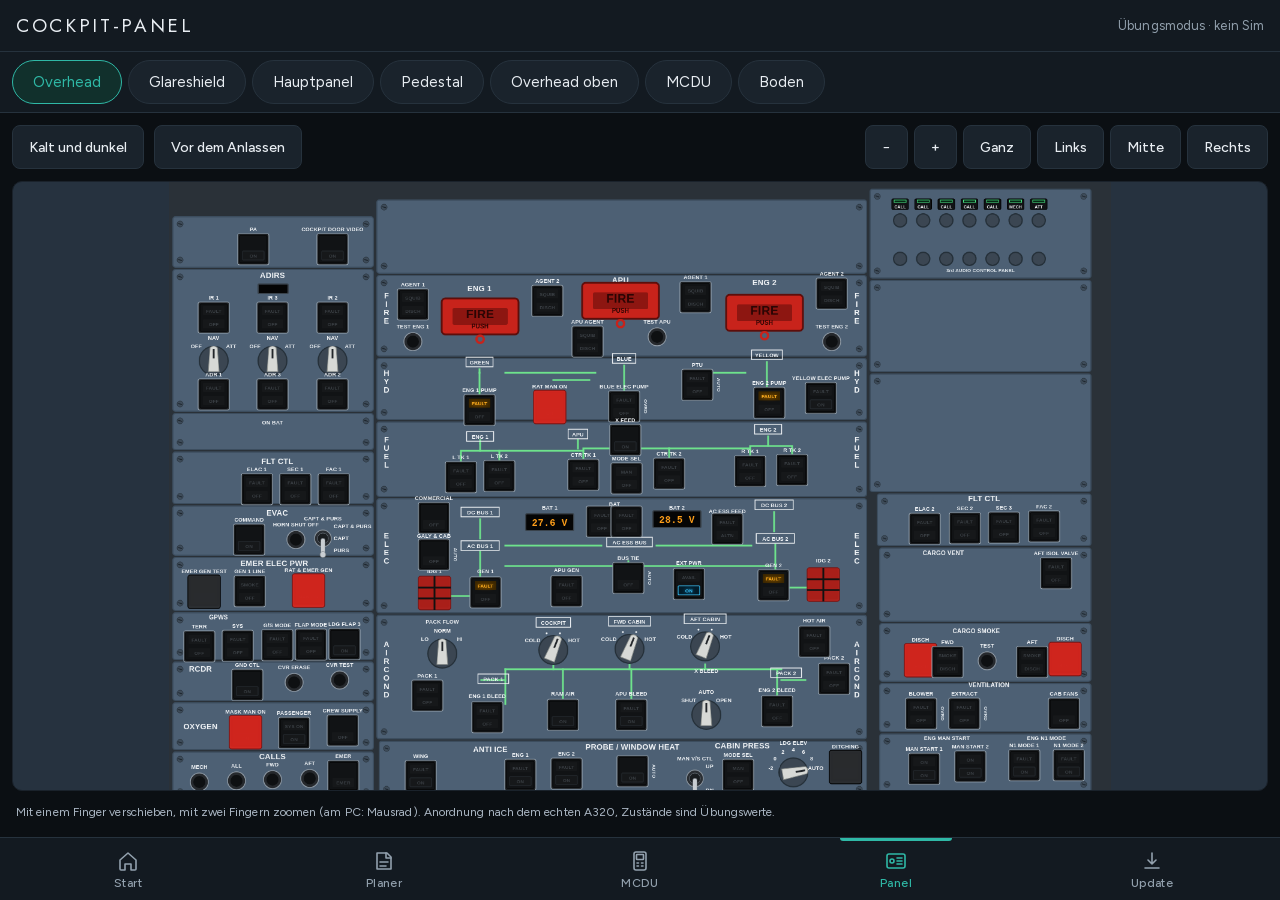
==== commit eb15e643: "Glareshield, Hauptpanel, Pedestal und oberes Overhead als Zeichnung Co-Authored-By: Claude Opus 5.5 " ====
--- a/assets/web/panel.html
+++ b/assets/web/panel.html
@@ -1,10 +1,11 @@
 <!doctype html><html lang="de" data-theme="dark"><head><meta charset="utf-8"><meta name="viewport" content="width=device-width,initial-scale=1,viewport-fit=cover,user-scalable=no"><title>A320 Lernapp</title><link rel="stylesheet" href="css/fonts.css"><link rel="stylesheet" href="css/neu.css"><link rel="stylesheet" href="css/app.css"></head>
 <body data-page="panel"><div class="app"><div class="apptop"><h1>Cockpit-Panel</h1><span class="sub2">Übungsmodus · kein Sim</span></div>
-<div class="paneltabs" id="tabs"><button class="on" data-t="ovhd">Overhead</button><button data-t="fcu">Mittelkonsole · FCU</button><button data-t="mcdu">MCDU</button><button data-t="gnd">Boden</button></div>
+<div class="paneltabs" id="tabs"><button class="on" data-t="ovhd">Overhead</button><button data-t="glare">Glareshield</button><button data-t="main">Hauptpanel</button><button data-t="ped">Pedestal</button><button data-t="upper">Overhead oben</button><button data-t="mcdu">MCDU</button><button data-t="gnd">Boden</button></div>
 <div class="main"><div id="treal"></div></div></div>
-<script src="js/navdata.js"></script><script src="js/mcdu.js"></script><script src="js/tablet-airbus2.js"></script><script src="js/tablet-airbus.js"></script><script src="js/nav.js"></script>
+<script src="js/navdata.js"></script><script src="js/mcdu.js"></script><script src="js/tablet-airbus2.js"></script><script src="js/cockpit.js"></script><script src="js/tablet-airbus.js"></script><script src="js/nav.js"></script>
 <script>
 var root=document.getElementById('treal'),tabs=document.getElementById('tabs');
 VpAAirbus.mount(root,'ovhd');
+window.vpaBack=function(){var on=tabs.querySelector('.on');if(on&&on.dataset.t!=='ovhd'){tabs.firstElementChild.click();return true;}return false;};
 tabs.addEventListener('click',function(e){var b=e.target.closest('button');if(!b)return;[].forEach.call(tabs.children,function(x){x.classList.toggle('on',x===b);});VpAAirbus.mount(root,b.dataset.t);});
 </script></body></html>
--- a/assets/web/css/neu.css
+++ b/assets/web/css/neu.css
@@ -536,31 +536,52 @@
 body.lay-top .top .search { max-width: 340px; }
 
 /* ---------- Übungs-MCDU ---------- */
-.mcdu { --lh: 28px; width: 100%; max-width: 540px; background: linear-gradient(#242b34, #1a2028); border: 1px solid #323b47; border-radius: 16px; padding: 14px 14px 16px; outline: none; box-shadow: 0 8px 30px rgba(0,0,0,.35); }
-.mcdu:focus-visible { box-shadow: 0 0 0 2px var(--blue), 0 8px 30px rgba(0,0,0,.35); }
-.mc-top { display: flex; justify-content: space-between; align-items: center; color: #9aa6b6; font-size: 12px; letter-spacing: .12em; padding: 0 6px 10px; }
-.mc-bar i { display: inline-block; width: 38px; height: 6px; border-radius: 3px; background: linear-gradient(90deg, #4a5663, #9aa6b6); vertical-align: middle; margin: 0 4px; }
-.mc-wrap { display: grid; grid-template-columns: 44px minmax(0, 1fr) 44px; grid-template-rows: repeat(14, var(--lh)); gap: 0 6px; }
-.mc-screen { display: grid; grid-template-rows: repeat(14, var(--lh)); background: #02070a; border: 2px solid #0c1218; border-radius: 6px; font-family: "Cascadia Mono", "Consolas", "DejaVu Sans Mono", monospace; font-size: 17px; overflow: hidden; }
-.mc-screen .ln { display: flex; justify-content: space-between; align-items: center; padding: 0 8px; white-space: pre; line-height: var(--lh); min-width: 0; }
-.mc-screen .ti { justify-content: center; color: #f2f6fa; font-size: 18px; }
-.mc-screen .lb { color: #c8d2dc; font-size: 12px; }
-.mc-screen .da { color: #4ce38a; } .mc-screen .da .in { color: #41d0ff; } .mc-screen .da.cen { justify-content: center; color: #ffb347; font-size: 13px; }
-.mc-screen .scr { border-top: 1px solid #0f1a22; color: #f2f6fa; justify-content: flex-start; gap: 1px; }
-.mc-screen .scr .msg { color: #ffb347; } .mc-screen .cur { display: inline-block; width: 9px; height: 16px; background: #f2f6fa; opacity: .85; animation: bl 1s steps(2) infinite; margin-left: 1px; }
+.mcdu { --lh: 29px; width: 100%; max-width: 540px; padding: 12px 16px 18px; outline: none; border-radius: 14px; border: 1px solid #0b0c0e;
+  background: linear-gradient(180deg, #41444a 0%, #34373c 40%, #2b2d31 100%);
+  box-shadow: inset 0 1px 0 #5b5f66, inset 0 -2px 0 #1b1c1f, 0 10px 30px rgba(0,0,0,.45); font-family: Arial, Helvetica, sans-serif; }
+.mcdu:focus-visible { box-shadow: inset 0 1px 0 #5b5f66, 0 0 0 2px var(--blue), 0 10px 30px rgba(0,0,0,.45); }
+.mc-top { display: grid; grid-template-columns: 1fr auto 1fr; align-items: center; padding: 0 4px 9px; color: #d5d9de; font-size: 11px; font-weight: 700; letter-spacing: .14em; }
+.mc-name { opacity: .0; }
+.mc-ann { display: flex; gap: 6px; } .mc-ann:last-child { justify-content: flex-end; }
+.mc-ann b { font-size: 10px; letter-spacing: .08em; padding: 2px 6px; border-radius: 2px; background: #17181b; color: #50545a; box-shadow: inset 0 1px 2px #000; }
+.mc-ann b.fm { color: #3ee37c; text-shadow: 0 0 5px #2fdc6e88; } .mc-ann b.rdy { color: #d9dde2; }
+.mc-wrap { display: grid; grid-template-columns: 42px minmax(0, 1fr) 42px; grid-template-rows: repeat(14, var(--lh)); gap: 0 6px; background: #0a0b0d; border-radius: 8px; padding: 8px 6px; box-shadow: inset 0 2px 6px #000, 0 1px 0 #55595f; }
+.mc-screen { display: grid; grid-template-rows: repeat(14, var(--lh)); background: #000; border: 0; border-radius: 3px; overflow: hidden; box-sizing: content-box;
+  font-family: "Roboto Mono", "DejaVu Sans Mono", "Liberation Mono", Consolas, monospace; font-weight: 500; font-size: 21px; letter-spacing: 0; box-shadow: 0 0 0 2px #15171a; }
+.mc-screen .ln { display: flex; justify-content: space-between; padding: 0 4px; white-space: pre; line-height: var(--lh); min-width: 0; overflow: hidden; }
+.mc-screen .ln.lb, .mc-screen .ln.da { display: grid; grid-template-columns: 1fr auto 1fr; column-gap: 6px; }
+.mc-screen .ln.lb > span:last-child, .mc-screen .ln.da > span:last-child { text-align: right; }
+.mc-screen .ln.lb > span:nth-child(2), .mc-screen .ln.da > span:nth-child(2) { text-align: center; }
+.mc-screen .kw { color: #fff; } .mc-screen .kg { color: #35f27c; } .mc-screen .kc { color: #3de4ff; } .mc-screen .ka { color: #ffa21f; } .mc-screen .km { color: #ff5cf0; } .mc-screen .ky { color: #fff04a; }
+.mc-screen .ti { justify-content: center; color: #fff; font-size: 21px; }
+.mc-screen .ti.amb { color: #fff04a; }
+.mc-screen .lb { color: #fff; font-size: 14px; align-items: flex-end; line-height: 1; padding-bottom: 2px; padding-left: 14px; padding-right: 14px; }
+.mc-screen .da { color: #35f27c; align-items: flex-start; line-height: 22px; padding-left: 4px; padding-right: 4px; }
+.mc-screen .da .cy { color: #3de4ff; } .mc-screen .da .amb { color: #ffc400; }
+.mc-screen .da.cen { justify-content: center; color: #ffc400; font-size: 15px; }
+.mc-screen .scr { color: #fff; justify-content: flex-start; align-items: center; gap: 1px; }
+.mc-screen .scr .msg { color: #fff; } .mc-screen .scr .sp { color: #fff; }
+.mc-screen .cur { display: inline-block; width: 11px; height: 19px; background: #fff; animation: bl 1s steps(2) infinite; margin-left: 1px; }
+.mc-screen .ln.ti small { font-size: 14px; margin-left: 10px; color: #fff; }
 @keyframes bl { 50% { opacity: 0; } }
 .mc-lsk { background: none; border: 0; padding: 0; cursor: default; display: grid; place-items: center; }
-.mc-lsk span { width: 34px; height: 14px; border-radius: 3px; background: #2c343e; border: 1px solid #3a4452; display: block; }
-.mc-lsk.act { cursor: pointer; } .mc-lsk.act span { background: #3a4654; border-color: #5a6b80; }
-.mc-lsk.act:hover span { background: var(--blue); border-color: var(--blue); }
-.mc-keys { margin-top: 14px; display: flex; flex-direction: column; gap: 8px; }
-.mc-pk { display: grid; grid-template-columns: repeat(6, 1fr); gap: 6px; } .mc-arr { display: grid; grid-template-columns: repeat(4, 1fr); gap: 6px; }
-.mc-kb { display: grid; grid-template-columns: 1fr 132px; gap: 10px; }
-.mc-alpha { display: grid; grid-template-columns: repeat(6, 1fr); gap: 6px; } .mc-num { display: grid; grid-template-columns: repeat(3, 1fr); gap: 6px; align-content: start; }
-.mk { min-height: 40px; border-radius: 7px; border: 1px solid #3a4452; background: #2c343e; color: #e6eaf0; font: 500 13px var(--font); padding: 0 2px; }
-.mk:hover { border-color: var(--blue); } .mk:active { background: #3a4654; }
-.mk.pg { font-size: 11px; background: #232a33; color: #b8c4d2; } .mk.pg.on { border-color: var(--blue); color: #fff; background: #26394f; }
-.mk.n { background: #343d49; font-size: 15px; } .mk.clr { background: #4a3030; border-color: #6a4040; }
+.mc-lsk span { width: 34px; height: 13px; border-radius: 2px; background: linear-gradient(#5a5e65, #3b3e43); border: 1px solid #16171a; box-shadow: 0 1px 0 #6f737a inset, 0 2px 0 #000; display: block; }
+.mc-lsk:active span { transform: translateY(1px); box-shadow: 0 1px 0 #000; background: #4a4d53; }
+.mc-keys { margin-top: 16px; display: flex; flex-direction: column; gap: 14px; }
+.mc-pk { display: grid; grid-template-columns: repeat(6, 1fr); gap: 6px 7px; }
+.mk-gap { display: block; }
+.mc-kb { display: grid; grid-template-columns: 138px minmax(0, 1fr); gap: 14px; align-items: start; }
+.mc-alpha { display: grid; grid-template-columns: repeat(5, 1fr); gap: 6px; }
+.mc-num { display: grid; grid-template-columns: repeat(3, 1fr); gap: 6px; align-content: start; }
+.mk { min-height: 38px; border-radius: 4px; border: 1px solid #101113; padding: 0 2px; cursor: pointer;
+  background: linear-gradient(#55595f 0%, #3f4247 55%, #36393d 100%); color: #f4f6f8;
+  font: 700 14px/1 Arial, Helvetica, sans-serif; letter-spacing: .02em;
+  box-shadow: inset 0 1px 0 #7a7e85, 0 3px 0 #0b0c0d, 0 4px 3px rgba(0,0,0,.45); }
+.mk:active { transform: translateY(2px); box-shadow: inset 0 1px 0 #6a6e75, 0 1px 0 #0b0c0d; }
+.mk.pg { font-size: 10.5px; line-height: 1.15; min-height: 36px; font-weight: 700; letter-spacing: .03em; background: linear-gradient(#4b4e54, #35383c); }
+.mk.pg.ar { font-size: 19px; font-weight: 400; }
+.mk.n { font-size: 19px; font-weight: 700; min-height: 40px; }
+.mk.clr { font-size: 12px; background: linear-gradient(#55595f, #3f4247); letter-spacing: .06em; }
 .mc-modes { display: flex; gap: 10px; align-items: center; flex-wrap: wrap; margin-bottom: 12px; }
 .mc-live { display: inline-flex; align-items: center; gap: 8px; font-size: 14px; color: var(--mute); }
 .mtask { display: flex; flex-direction: column; gap: 6px; }
@@ -673,5 +694,4 @@
 .absv.on { border-color: #5df09a; }
 .absv.on i { color: #5df09a; text-shadow: 0 0 5px #4be08a; }
 @media (max-width: 1100px) { .abovh, .abovh.g3 { grid-template-columns: minmax(0,1fr); } .abmc { grid-template-columns: minmax(0,1fr); } }
-.mc-screen .ln.ti small { font-size: .62em; margin-left: 10px; color: #cfe3ec; }
 .abmc .abmcol:nth-child(2) { max-width: 460px; }
--- a/assets/web/css/app.css
+++ b/assets/web/css/app.css
@@ -84,3 +84,105 @@
 .apptop .swl { display: inline-flex; margin-left: auto; border: 1px solid var(--line); border-radius: 12px; overflow: hidden; }
 .apptop .swl a { padding: 8px 14px; color: var(--mute); text-decoration: none; font-size: 14px; }
 .apptop .swl a.on { background: var(--blue); color: #04201c; font-weight: 500; }
+
+/* OFP als weißes Blatt (SimBrief-Stil) */
+.ofp { background: #fff; color: #111; border-radius: 6px; padding: 14px 12px 16px; font-family: "Roboto Mono", "DejaVu Sans Mono", Consolas, monospace; font-size: 12px; line-height: 1.45; box-shadow: 0 6px 24px rgba(0,0,0,.35); margin-bottom: 14px; }
+.ofp-h { display: flex; justify-content: space-between; gap: 8px; flex-wrap: wrap; border-bottom: 2px solid #111; padding-bottom: 6px; align-items: baseline; }
+.ofp-h b { font-size: 18px; letter-spacing: .04em; } .ofp-h span { font-weight: 600; }
+.ofp-note { color: #666; font-size: 10px; letter-spacing: .08em; padding: 4px 0 8px; }
+.ofp-t { background: #111; color: #fff; font-weight: 700; letter-spacing: .12em; font-size: 11px; padding: 2px 6px; margin: 12px 0 4px; }
+.ofp-g2 { display: grid; grid-template-columns: 1fr; gap: 0 18px; } @media (min-width: 700px) { .ofp-g2 { grid-template-columns: 1fr 1fr; } }
+.ofp-tb { width: 100%; border-collapse: collapse; } .ofp-tb th { text-align: left; font-weight: 700; color: #444; border-bottom: 1px solid #999; padding: 2px 6px 2px 0; font-size: 11px; }
+.ofp-tb td { padding: 2px 6px 2px 0; border-bottom: 1px dotted #ccc; white-space: nowrap; } .ofp-tb .rt, .ofp-tb th.rt { text-align: right; }
+.ofp-tb tr.tot td { font-weight: 700; border-top: 2px solid #111; border-bottom: 0; } .ofp-tb tr.sep td { border-top: 1px solid #111; }
+.ofp-tb .over { color: #c00; font-weight: 700; }
+.ofp-rt { word-break: break-word; font-weight: 600; }
+.ofp-w { color: #b00; font-weight: 600; margin: 2px 0; }
+.ofp-nav td, .ofp-nav th { padding-right: 10px; } .ofp-nav tr.ofpm td { background: #fff4d6; font-weight: 700; }
+.ofp-s { color: #555; font-size: 10.5px; margin-top: 6px; }
+
+/* Overhead als großes Bild: verschieben und zoomen */
+.ovz { display: inline-flex; gap: 6px; margin-left: auto; flex-wrap: wrap; }
+.ovz .btn { min-width: 40px; }
+.ovview { position: relative; overflow: hidden; touch-action: none; background: #26323f; border-radius: 10px; border: 1px solid #1a222b; user-select: none; -webkit-user-select: none; }
+.ovstage { position: absolute; left: 0; top: 0; transform-origin: 0 0; will-change: transform; }
+.abovh.fix, .abovh.fix.g3 { display: grid; grid-template-columns: 560px 1220px 560px !important; gap: 22px; padding: 26px; width: max-content; background: #44586d; border: 3px solid #2f3e4e; border-radius: 6px; box-shadow: inset 0 0 0 2px #56708a; }
+.abovh.fix .abrow { flex-wrap: nowrap; }
+.abovh.fix .abcol { gap: 16px; }
+.abovh.fix .abp { background: #4b6077; border-color: #e6ecf2; }
+.abovh.fix .abp h4 { background: #4b6077; }
+.ovhalf { display: grid; grid-template-columns: auto 1fr; gap: 16px; align-items: start; }
+@media (max-width: 600px) { .abbar { gap: 6px; margin-bottom: 8px; } .abbar .btn { min-height: 36px; padding: 0 10px; font-size: 13px; } .ovz { margin-left: 0; gap: 4px; } .ovz .btn { min-width: 34px; } .abnote { font-size: 11px; margin-top: 6px; } }
+
+/* Overhead-Zeichnung: Farben nach Fotos des echten A320 */
+.ovsvg { display: block; font-family: Arial, Helvetica, sans-serif; }
+.ovsvg text { fill: #f2f5f8; font-weight: 700; letter-spacing: .02em; }
+.ovsvg .ovbg { fill: #2a3138; }
+.ovsvg .ovpnl { fill: #5a7086; stroke: #3c4d5e; stroke-width: 2; }
+.ovsvg .ovscr { fill: #3e4c5a; stroke: #2a343e; stroke-width: 1; } .ovsvg .ovslot { stroke: #1e262e; stroke-width: 1.4; }
+.ovsvg .ovsyn { fill: none; stroke: #6ee38c; stroke-width: 3; stroke-linecap: square; }
+.ovsvg .ovbox { fill: none; stroke: #f2f5f8; stroke-width: 1.4; }
+.ovsvg .ovtitle { font-size: 13px; } .ovsvg .ovlab { font-size: 9px; } .ovsvg .ovsmall { font-size: 8px; fill: #dfe6ec; } .ovsvg .ovside { font-size: 13px; }
+.ovsvg .ovsel { fill: #fff; } .ovsvg .vert { writing-mode: vertical-rl; }
+.ovsvg .ovbez { fill: #1c1f22; stroke: #9aa7b3; stroke-width: 1.2; }
+.ovsvg .ovcap { fill: #111315; stroke: #000; stroke-width: 1; }
+.ovsvg .ovleg { fill: #16181a; stroke: none; } .ovsvg .ovleg.ovfr { stroke: #2b3036; stroke-width: 1; }
+.ovsvg .ovlt { font-size: 8px; fill: #3a3f44; font-weight: 700; }
+.ovsvg .ovleg.lit.ka { fill: #3a2600; } .ovsvg .ovlt.lit.ka { fill: #ffb020; filter: drop-shadow(0 0 3px #ff9a00); }
+.ovsvg .ovleg.lit.kw { fill: #1b1d1f; stroke: #e8edf2; stroke-width: 1; } .ovsvg .ovlt.lit.kw { fill: #f4f7fa; filter: drop-shadow(0 0 2px #fff); }
+.ovsvg .ovleg.lit.kb { fill: #021c2a; stroke: #3cc8ff; stroke-width: 1.2; } .ovsvg .ovlt.lit.kb { fill: #3cc8ff; filter: drop-shadow(0 0 3px #19b6ff); }
+.ovsvg .ovleg.lit.kg { fill: #062814; stroke: #4ef08a; stroke-width: 1; } .ovsvg .ovlt.lit.kg { fill: #4ef08a; filter: drop-shadow(0 0 3px #2fe070); }
+.ovsvg .ovleg.lit.kr { fill: #3a0606; } .ovsvg .ovlt.lit.kr { fill: #ff4a3a; }
+.ovsvg .ovgr { fill: #d7261e; stroke: #7c1210; stroke-width: 1.5; opacity: .96; } .ovsvg .ovgr.grid { fill: #b0201a; }
+.ovsvg .ovgb { fill: #2a2c2f; stroke: #000; stroke-width: 1.5; opacity: .96; } .ovsvg .ovgline { stroke: #111; stroke-width: 3; }
+.ovsvg .ovfire { fill: #c8231b; stroke: #5d0e0b; stroke-width: 3; } .ovsvg .ovfire.on { fill: #ff3d2e; }
+.ovsvg .ovfirew { fill: #8d1611; } .ovsvg .ovfiret { fill: #2b0504; font-size: 20px; } .ovsvg .ovfiret2 { fill: #2b0504; font-size: 10px; } .ovsvg .ovfirering { fill: none; stroke: #c8231b; stroke-width: 4; }
+.ovsvg .ovround { fill: #26292d; stroke: #8f9aa5; stroke-width: 1.5; } .ovsvg .ovround2 { fill: #0e1012; }
+.ovsvg .ovkbase { fill: #3b4652; stroke: #253039; stroke-width: 2; } .ovsvg .ovkhead { fill: #d7d9d6; stroke: #8b8f8c; stroke-width: 1.2; } .ovsvg .ovkmark { stroke: #22262a; stroke-width: 3; } .ovsvg .ovdot { fill: #f2f5f8; }
+.ovsvg .ovtbase { fill: #2a2e33; stroke: #8a949e; stroke-width: 1.5; } .ovsvg .ovtnut { fill: #1a1d20; stroke: #6b737b; } .ovsvg .ovtlever { fill: #c9ced3; stroke: #6f767c; stroke-width: 1; }
+.ovsvg .ovds { fill: #050505; stroke: #39424b; stroke-width: 2; } .ovsvg .ovdst { fill: #ff9f1a; font-family: "Courier New", monospace; font-size: 16px; }
+.ovsvg [data-a] { cursor: pointer; }
+
+/* Beleuchtung: Instrumentenbeleuchtung lässt die Beschriftung leuchten, Deckenlicht hellt das Panel auf */
+.ovsvg .ovpnl { transition: fill .3s; } .ovsvg text { transition: fill .3s; }
+.ovsvg.integ text:not(.ovlt):not(.ovdst):not(.ovfiret):not(.ovfiret2):not(.sc):not(.cklcdt):not(.ckl):not(.cktx) { fill: #ffd9a8; }
+.ovsvg.integ.i3 text:not(.ovlt):not(.ovdst):not(.ovfiret):not(.ovfiret2) { fill: #ffe9c8; filter: drop-shadow(0 0 2px rgba(255, 170, 80, .8)); }
+.ovsvg.integ .ovbox { stroke: #ffd9a8; }
+.ovsvg:not(.dome) .ovpnl { fill: #4d6074; } .ovsvg.dome.d2 .ovpnl { fill: #6a8198; }
+
+/* Cockpit-Zeichnungen (Glareshield, Hauptpanel, Pedestal, oberes Overhead) */
+.ovsvg .ckglare { fill: #23282d; } .ovsvg .ckmain { fill: #3a434c; stroke: #2a3138; stroke-width: 2; } .ovsvg .ckpnl2 { fill: #46525e; stroke: #33404c; stroke-width: 1.5; }
+.ovsvg .ckhit { fill: transparent; cursor: pointer; }
+.ovsvg .ckkey { fill: #23272b; stroke: #0d0f11; stroke-width: 1; } .ovsvg text.cktx { fill: #e9edf1; font-weight: 700; }
+.ovsvg .ckbar { fill: #18301f; } .ovsvg .ckbar.lit { fill: #4ef08a; filter: drop-shadow(0 0 3px #2fe070); }
+.ovsvg .ckcall { fill: #3a2a10; } .ovsvg .ckrecv { fill: #1a1d20; stroke: #555; } .ovsvg .ckrecv.lit { fill: #4ef08a; filter: drop-shadow(0 0 3px #2fe070); }
+.ovsvg .ckkring { fill: #2a2f35; stroke: #8c96a0; stroke-width: 1.5; } .ovsvg .ckknob { fill: #1d2125; stroke: #6c757e; stroke-width: 1.5; } .ovsvg .ckknob2 { fill: #2c3136; stroke: #8d96a0; stroke-width: 1; } .ovsvg .ckridge { stroke: #59626b; stroke-width: 1.5; }
+.ovsvg text.ckpm { fill: #9fb0c0; }
+.ovsvg .cklcd { fill: #0b0b09; stroke: #39424b; stroke-width: 2; } .ovsvg text.cklcdt { fill: #ff9f1a; font-family: "Courier New", monospace; font-weight: 700; filter: drop-shadow(0 0 2px rgba(255, 140, 0, .6)); }
+.ovsvg .cklamp { fill: #15171a; stroke: #2b3036; } .ovsvg .cklamp.lit.kr { fill: #5a0b08; } .ovsvg .cklamp.lit.ka { fill: #4a3100; }
+.ovsvg text.ckl { fill: #3a3f44; font-weight: 700; } .ovsvg text.ckl.lit.kr { fill: #ff4a3a; filter: drop-shadow(0 0 4px #ff2a1a); } .ovsvg text.ckl.lit.ka { fill: #ffb020; filter: drop-shadow(0 0 4px #ff9a00); }
+.ovsvg text.ckl.kg { fill: #2c4a35; } .ovsvg text.ckl.kr { fill: #4a2522; }
+.ovsvg .ckbezel { fill: #15191d; stroke: #4c5762; stroke-width: 2; } .ovsvg .ckscreen { fill: #000; }
+.ovsvg .ckclock { fill: #2a3138; stroke: #6f7a85; stroke-width: 2; }
+.ovsvg .ckgreen { fill: #10261a; stroke: #2b3a30; } .ovsvg .ckgreen.lit { fill: #4ef08a; filter: drop-shadow(0 0 4px #2fe070); } .ovsvg text.ckunlk { fill: #4a2522; }
+.ovsvg .ckslot { fill: #121417; stroke: #000; } .ovsvg .cklever { fill: #b8bec5; stroke: #5c636a; } .ovsvg .ckwheel { fill: #e8eaec; stroke: #7a8086; stroke-width: 2; }
+.ovsvg .ckscale { fill: none; stroke: #e8edf2; stroke-width: 2; } .ovsvg .ckneedle { stroke: #ffffff; stroke-width: 3; stroke-linecap: round; }
+.ovsvg .ckdet { stroke: #aeb6bf; stroke-width: 2; } .ovsvg .cklev { fill: #474d54; stroke: #c2c8ce; stroke-width: 2; } .ovsvg .ckwheelt { fill: #2a2d31; stroke: #000; }
+.ovsvg .ckflap { fill: #d9dde1; stroke: #6b7279; stroke-width: 2; } .ovsvg .cksb { fill: #3b4046; stroke: #c2c8ce; stroke-width: 2; } .ovsvg .ckpark { fill: #c9302a; stroke: #6a1410; stroke-width: 2; }
+.ovsvg .ckcb { fill: #121315; stroke: #444; } .ovsvg .ckcbg { fill: #1f7a3a; stroke: #0e3a1a; } .ovsvg .ckcbw { fill: #f2f2f2; } .ovsvg .ckcbl { stroke: #e8edf2; stroke-width: 1.2; fill: none; }
+/* Bildschirm-Inhalte */
+.ovsvg text.sc { font-family: Arial, Helvetica, sans-serif; font-weight: 400; filter: none; }
+.ovsvg text.sw { fill: #ffffff; } .ovsvg text.sg { fill: #2fe070; } .ovsvg text.sc.sc { } .ovsvg text.scy, .ovsvg text.sc.sc2 { fill: #2fd6ff; }
+.ovsvg text.sa { fill: #ffa51a; } .ovsvg text.sr { fill: #ff3a2a; } .ovsvg text.sm { fill: #ff5aff; } .ovsvg text.sy { fill: #ffe43a; }
+.ovsvg .sl { stroke: #ffffff; stroke-width: 1.4; fill: none; } .ovsvg .syl { stroke: #ffe43a; stroke-width: 3; fill: none; }
+.ovsvg .ssky { fill: #1aa6e0; } .ovsvg .sgnd { fill: #8a5a2b; } .ovsvg .shz { stroke: #fff; stroke-width: 2; } .ovsvg .spl { stroke: #fff; stroke-width: 1.5; }
+.ovsvg .sroll { fill: none; stroke: #fff; stroke-width: 1.5; } .ovsvg .syel { fill: #ffe43a; }
+.ovsvg .sac { fill: #000; stroke: #ffe43a; stroke-width: 2; } .ovsvg .sacl { stroke: #ffe43a; stroke-width: 3; fill: none; } .ovsvg .sfd { stroke: #2fe070; stroke-width: 2.5; }
+.ovsvg .stape { fill: #3d4650; } .ovsvg .sbox { fill: #000; stroke: #ffe43a; stroke-width: 1.5; } .ovsvg .sbox2 { fill: #000; stroke: #fff; stroke-width: 1; }
+.ovsvg .sflag { fill: #000; stroke: #ff3a2a; stroke-width: 1.5; }
+.ovsvg .scy { fill: #2fd6ff; } .ovsvg .smag { fill: #ff5aff; }
+.ovsvg .sring { fill: none; stroke: #fff; stroke-width: 1.5; } .ovsvg .sring2 { fill: none; stroke: #fff; stroke-width: 1; stroke-dasharray: 4 4; }
+.ovsvg .sgauge { fill: none; stroke: #fff; stroke-width: 2; } .ovsvg .sneedle { stroke: #2fe070; stroke-width: 3; }
+.ovsvg .ssd { fill: none; stroke: #fff; stroke-width: 1.2; } .ovsvg .sgl { stroke: #2fe070; stroke-width: 2.5; fill: none; } .ovsvg .sal { stroke: #ffa51a; stroke-width: 2.5; fill: none; }
+.ovsvg .sgreen { fill: #2fe070; } .ovsvg .sdopen { fill: #ffa51a; } .ovsvg .sdclosed { fill: #2fe070; }
+.ovsvg.integ text.sc { filter: none; }
